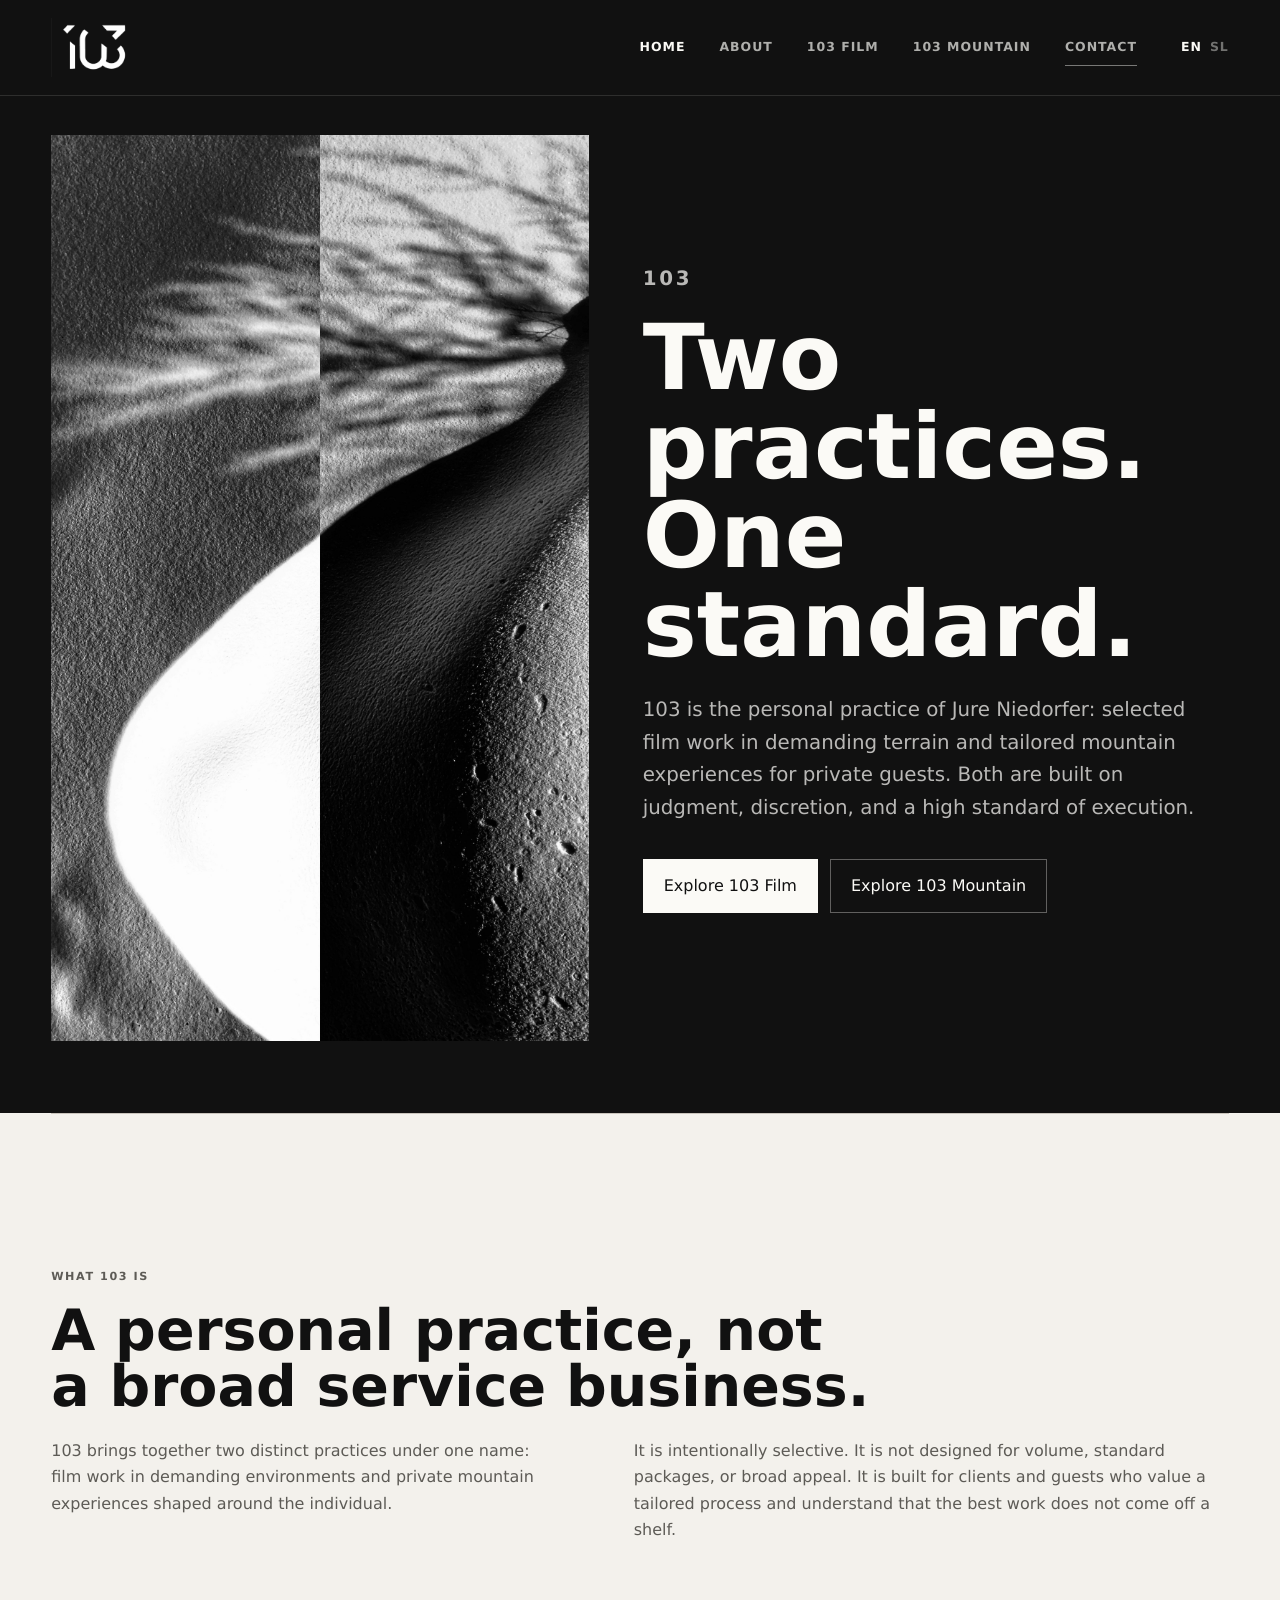
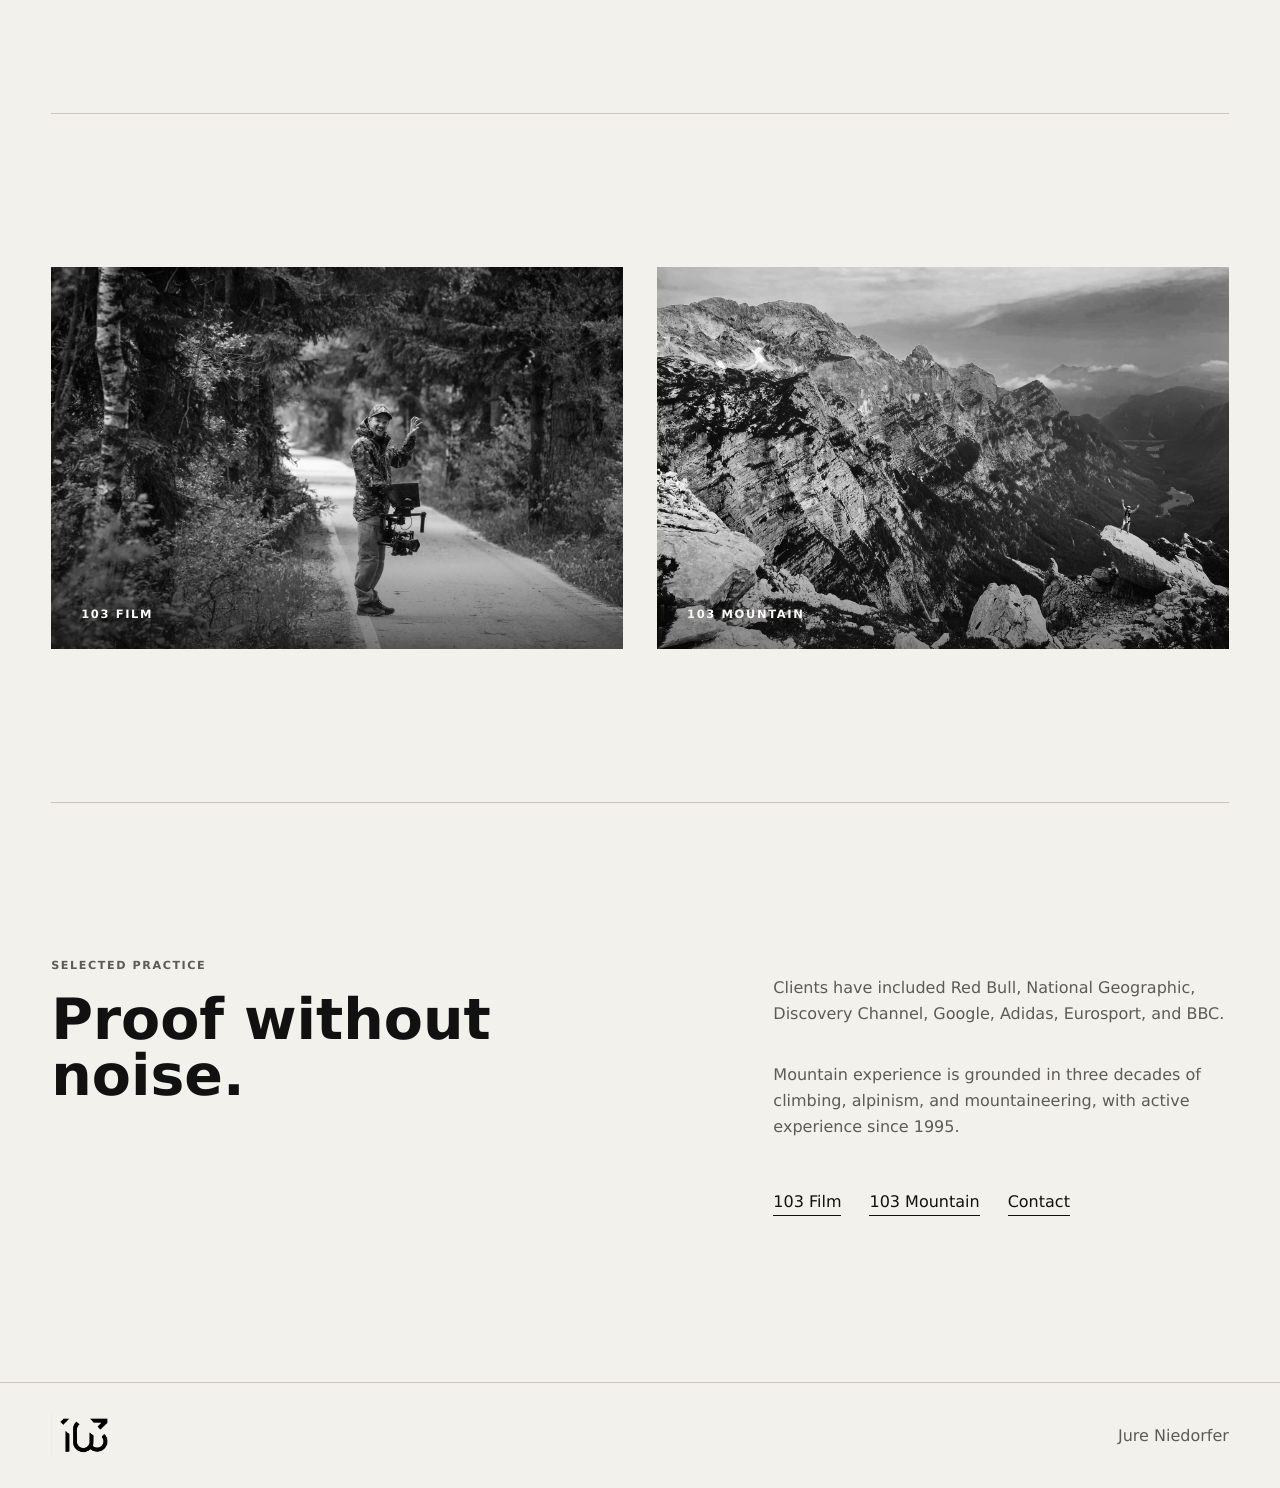
==== index.html @ 624f5eb6 "v0.1" ====
<!doctype html>
<html lang="en">
  <head>
    <meta charset="utf-8">
    <meta name="viewport" content="width=device-width, initial-scale=1">
    <meta name="description" content="103 is the personal practice of Jure Niedorfer: selected film work in demanding terrain and tailored mountain experiences for private guests.">
    <title>103 | Film and Mountain</title>
    <link rel="preload" href="assets/front-mountain-split.jpg" as="image">
    <link rel="stylesheet" href="styles.css">
  </head>
  <body>
    <header class="site-header" data-header>
      <a class="brand" href="index.html" aria-label="103 home">
        <img src="assets/logo-103.png" alt="">
        <span class="sr-only">103</span>
      </a>
      <button class="nav-toggle" type="button" aria-expanded="false" aria-controls="site-nav" data-nav-toggle>
        <span class="sr-only">Open navigation</span>
        <span></span>
        <span></span>
      </button>
      <nav class="site-nav" id="site-nav" data-nav>
        <a href="index.html" aria-current="page">Home</a>
        <a href="about.html">About</a>
        <a href="film.html">103 Film</a>
        <a href="mountain.html">103 Mountain</a>
        <a class="nav-cta" href="contact.html">Contact</a>
        <span class="lang-switch"><span>EN</span><a href="sl/index.html">SL</a></span>
      </nav>
    </header>

    <main>
      <section class="hero home-hero">
        <div class="hero-image hero-image-abstract reveal">
          <img src="assets/front-mountain-split.jpg" alt="Abstract split black and white mountain snow texture.">
        </div>
        <div class="hero-copy reveal">
          <p class="eyebrow">103</p>
          <h1>Two practices. One standard.</h1>
          <p>
            103 is the personal practice of Jure Niedorfer: selected film work in demanding terrain and tailored mountain experiences for private guests. Both are built on judgment, discretion, and a high standard of execution.
          </p>
          <div class="button-row">
            <a class="button button-dark" href="film.html">Explore 103 Film</a>
            <a class="button button-light" href="mountain.html">Explore 103 Mountain</a>
          </div>
        </div>
      </section>

      <section class="section intro reveal">
        <p class="eyebrow">What 103 is</p>
        <h2>A personal practice, not a broad service business.</h2>
        <div class="text-columns">
          <p>103 brings together two distinct practices under one name: film work in demanding environments and private mountain experiences shaped around the individual.</p>
          <p>It is intentionally selective. It is not designed for volume, standard packages, or broad appeal. It is built for clients and guests who value a tailored process and understand that the best work does not come off a shelf.</p>
        </div>
      </section>

      <section class="section home-visuals reveal" aria-label="103 Film and 103 Mountain">
        <a class="home-visual" href="film.html" aria-label="Explore 103 Film">
          <img src="assets/photo-film-forest-camera.jpg" alt="Camera work in a forest setting.">
          <span>103 Film</span>
        </a>
        <a class="home-visual" href="mountain.html" aria-label="Explore 103 Mountain">
          <img src="assets/photo-mountain-scale-card.jpg" alt="A small figure in a large mountain landscape.">
          <span>103 Mountain</span>
        </a>
      </section>

      <section class="section home-lower reveal">
        <div class="home-lower-main">
          <p class="eyebrow">Selected practice</p>
          <h2>Proof without noise.</h2>
        </div>
        <div class="home-lower-side">
          <p>Clients have included Red Bull, National Geographic, Discovery Channel, Google, Adidas, Eurosport, and BBC.</p>
          <p>Mountain experience is grounded in three decades of climbing, alpinism, and mountaineering, with active experience since 1995.</p>
          <div class="home-link-row">
            <a class="text-link" href="film.html">103 Film</a>
            <a class="text-link" href="mountain.html">103 Mountain</a>
            <a class="text-link" href="contact.html">Contact</a>
          </div>
        </div>
      </section>
    </main>

    <footer class="site-footer">
      <span><img class="footer-logo" src="assets/logo-103.png" alt="103"></span>
      <span>Jure Niedorfer</span>
    </footer>

    <script src="script.js"></script>
  </body>
</html>
---- styles.css ----
:root {
  color-scheme: light;
  --ink: #111111;
  --muted: #5d5b56;
  --paper: #f3f1ec;
  --surface: #fbfaf6;
  --line: #c9c4bc;
  --accent: #111111;
  --olive: #2b2b2b;
  --charcoal: #2b2b2b;
  --shadow: 0 26px 70px rgba(17, 17, 17, 0.13);
  --font-sans: "Suisse Int'l", "Suisse Intl", "Neue Haas Grotesk Text", "Neue Haas Grotesk", "General Sans", Inter, ui-sans-serif, system-ui, -apple-system, BlinkMacSystemFont, "Segoe UI", sans-serif;
  --font-editorial: "Tiempos Headline", "Tiempos Text", Newsreader, "Source Serif 4", "Source Serif Pro", Georgia, "Times New Roman", serif;
  --max: 1180px;
}

* {
  box-sizing: border-box;
}

html {
  scroll-behavior: smooth;
}

body {
  margin: 0;
  color: var(--ink);
  background: var(--paper);
  font-family: var(--font-sans);
  line-height: 1.65;
  text-rendering: geometricPrecision;
}

body.nav-open {
  overflow: hidden;
}

img {
  display: block;
  max-width: 100%;
}

a {
  color: inherit;
  text-decoration: none;
}

button,
input,
select,
textarea {
  font: inherit;
}

.sr-only {
  position: absolute;
  width: 1px;
  height: 1px;
  padding: 0;
  margin: -1px;
  overflow: hidden;
  clip: rect(0, 0, 0, 0);
  white-space: nowrap;
  border: 0;
}

.site-header {
  position: fixed;
  inset: 0 0 auto;
  z-index: 30;
  display: flex;
  align-items: center;
  justify-content: space-between;
  gap: 28px;
  padding: 18px clamp(18px, 4vw, 56px);
  background: var(--ink);
  border-bottom: 1px solid rgba(251, 250, 246, 0.12);
  backdrop-filter: blur(18px);
  transition: padding 180ms ease, background 180ms ease, box-shadow 180ms ease;
}

.site-header.is-scrolled {
  padding-block: 14px;
  background: var(--ink);
  box-shadow: none;
}

.brand {
  display: inline-flex;
  align-items: center;
  width: 76px;
  min-width: 76px;
}

.brand img {
  width: 100%;
  height: auto;
  filter: invert(1);
}

.site-nav {
  display: flex;
  align-items: center;
  gap: clamp(18px, 3vw, 34px);
  color: rgba(251, 250, 246, 0.68);
  font-size: 0.78rem;
  font-weight: 600;
  text-transform: uppercase;
  letter-spacing: 0.08em;
}

.site-nav a {
  padding-block: 8px;
}

.site-nav a:hover,
.site-nav a:focus-visible,
.site-nav a[aria-current="page"] {
  color: var(--surface);
}

.nav-cta {
  border-bottom: 1px solid rgba(251, 250, 246, 0.44);
}

.lang-switch {
  display: inline-flex;
  align-items: center;
  gap: 8px;
  padding-left: clamp(2px, 1vw, 10px);
  color: rgba(251, 250, 246, 0.42);
}

.lang-switch a,
.lang-switch span {
  padding-block: 8px;
}

.lang-switch span {
  color: var(--surface);
}

.lang-switch a:hover,
.lang-switch a:focus-visible {
  color: var(--surface);
}

.nav-toggle {
  display: none;
  width: 42px;
  height: 42px;
  align-items: center;
  justify-content: center;
  gap: 5px;
  background: transparent;
  border: 1px solid rgba(251, 250, 246, 0.28);
  border-radius: 50%;
  cursor: pointer;
}

.nav-toggle span:not(.sr-only) {
  width: 16px;
  height: 1px;
  background: var(--surface);
  transition: transform 180ms ease;
}

.section {
  width: min(var(--max), calc(100% - clamp(36px, 8vw, 112px)));
  margin-inline: auto;
  padding-block: clamp(82px, 12vw, 154px);
  border-top: 1px solid var(--line);
}

.hero {
  width: 100%;
  min-height: 100svh;
  margin-inline: 0;
  padding: clamp(108px, 15vh, 164px) clamp(18px, 4vw, 56px) clamp(54px, 8vh, 88px);
}

.home-hero,
.sub-hero {
  display: grid;
  grid-template-columns: minmax(0, 0.9fr) minmax(360px, 1fr);
  gap: clamp(28px, 5vw, 78px);
  align-items: center;
  color: var(--surface);
  background: var(--ink);
}

.sub-hero {
  min-height: 88svh;
}

.hero-copy {
  max-width: 780px;
  justify-self: end;
}

.hero-image {
  min-height: 0;
  overflow: hidden;
  border: 0;
  border-radius: 0;
  box-shadow: none;
  background: transparent;
}

.hero-image img {
  width: 100%;
  height: auto;
  object-fit: contain;
}

.hero-image img {
  filter: contrast(1.02);
}

.hero-image-abstract {
  width: min(42vw, 560px);
  min-height: clamp(560px, 76vh, 820px);
  justify-self: start;
}

.hero-image-abstract img {
  height: 100%;
  object-fit: cover;
  object-position: 50% 50%;
}

.eyebrow {
  margin: 0 0 18px;
  color: var(--muted);
  font-size: 0.7rem;
  font-weight: 700;
  text-transform: uppercase;
  letter-spacing: 0.14em;
}

h1,
h2,
h3,
p {
  margin-top: 0;
}

h1,
h2,
h3 {
  font-family: var(--font-sans);
  font-weight: 600;
  line-height: 0.98;
}

h1 {
  margin-bottom: 24px;
  font-size: clamp(3rem, 7.1vw, 6.7rem);
}

h2 {
  max-width: 820px;
  margin-bottom: 22px;
  font-size: clamp(2rem, 4.45vw, 4.25rem);
}

h3 {
  margin-bottom: 12px;
  font-size: clamp(1.28rem, 2vw, 1.65rem);
}

.hero p,
.page-hero p,
.wide-copy {
  max-width: 720px;
  color: var(--muted);
  font-size: clamp(1.05rem, 1.55vw, 1.24rem);
}

.hero p {
  color: rgba(251, 250, 246, 0.72);
}

.button-row {
  display: flex;
  flex-wrap: wrap;
  gap: 12px;
  margin-top: 34px;
}

.button {
  display: inline-flex;
  min-height: 48px;
  align-items: center;
  justify-content: center;
  padding: 13px 20px;
  border: 1px solid var(--ink);
  border-radius: 0;
  cursor: pointer;
  transition: transform 180ms ease, background 180ms ease, color 180ms ease, border-color 180ms ease;
}

.button:hover,
.button:focus-visible {
  transform: translateY(-1px);
}

.button-dark {
  color: var(--surface);
  background: var(--ink);
}

.hero .button-dark {
  color: var(--ink);
  background: var(--surface);
  border-color: var(--surface);
}

.button-light {
  color: var(--ink);
  background: transparent;
  border-color: var(--line);
}

.hero .button-light {
  color: var(--surface);
  border-color: rgba(251, 250, 246, 0.34);
}

.text-link {
  display: inline-flex;
  width: fit-content;
  margin-top: 18px;
  color: var(--ink);
  border-bottom: 1px solid var(--ink);
}

.text-columns,
.two-up,
.proof,
.contact-layout {
  display: grid;
  grid-template-columns: minmax(0, 0.85fr) minmax(320px, 1fr);
  gap: clamp(28px, 6vw, 86px);
}

.text-columns p,
.two-up p,
.proof p,
.practice-card p,
.editorial-grid p,
.contact-panel p,
.note {
  color: var(--muted);
}

.split-section {
  display: grid;
  grid-template-columns: repeat(2, minmax(0, 1fr));
  gap: clamp(22px, 4vw, 42px);
}

.practice-card {
  display: grid;
  grid-template-rows: auto auto;
  background: var(--surface);
  border: 0;
  transition: background 180ms ease, transform 180ms ease;
}

.practice-media {
  aspect-ratio: 3 / 2;
  overflow: hidden;
  background: var(--ink);
}

.practice-card img,
.practice-media img {
  width: 100%;
  height: 100%;
  object-fit: cover;
  object-position: 50% 50%;
}

.practice-card:hover {
  background: #ffffff;
  transform: translateY(-3px);
}

.practice-card div {
  padding: clamp(24px, 4vw, 40px);
}

.practice-card .practice-media {
  padding: 0;
}

.practice-card > div:not(.practice-media) {
  display: grid;
  grid-template-rows: auto auto 1fr auto;
  min-height: 360px;
}

.practice-card h2 {
  font-size: clamp(2rem, 3.5vw, 3.6rem);
}

.home-visuals {
  display: grid;
  grid-template-columns: repeat(2, minmax(0, 1fr));
  gap: clamp(18px, 3vw, 34px);
}

.home-visual {
  position: relative;
  display: block;
  aspect-ratio: 3 / 2;
  overflow: hidden;
  background: var(--ink);
}

.home-visual img {
  width: 100%;
  height: 100%;
  object-fit: cover;
  transition: transform 700ms ease, opacity 700ms ease;
}

.home-visual span {
  position: absolute;
  left: clamp(18px, 2.4vw, 30px);
  bottom: clamp(16px, 2.2vw, 28px);
  z-index: 1;
  color: var(--surface);
  font-size: 0.72rem;
  font-weight: 700;
  letter-spacing: 0.14em;
  line-height: 1;
  text-transform: uppercase;
}

.home-visual::after {
  position: absolute;
  inset: auto 0 0;
  height: 42%;
  content: "";
  background: linear-gradient(to top, rgba(17, 17, 17, 0.56), rgba(17, 17, 17, 0));
  opacity: 0.88;
}

.home-visual:hover img,
.home-visual:focus-visible img {
  opacity: 0.88;
  transform: scale(1.018);
}

.standard {
  max-width: none;
  width: 100%;
  padding-inline: max(18px, calc((100% - var(--max)) / 2));
  color: var(--surface);
  background: var(--charcoal);
  border-top: 0;
}

.standard p {
  max-width: 830px;
  color: rgba(251, 250, 246, 0.78);
}

.standard .eyebrow {
  color: rgba(251, 250, 246, 0.58);
}

.principle-list {
  display: flex;
  flex-wrap: wrap;
  gap: 12px;
  padding: 0;
  margin: 36px 0 0;
  list-style: none;
}

.principle-list li {
  padding: 11px 15px;
  border: 1px solid rgba(251, 250, 246, 0.24);
  border-radius: 0;
}

.proof-grid {
  display: grid;
  gap: 18px;
}

.film-proof {
  display: grid;
  grid-template-columns: minmax(0, 0.92fr) minmax(320px, 0.72fr);
  gap: clamp(30px, 6vw, 82px);
  align-items: center;
}

.film-proof-media {
  overflow: hidden;
  background: var(--ink);
}

.film-proof-media img {
  width: 100%;
  height: auto;
  filter: contrast(1.01);
}

.film-proof-copy .wide-copy {
  max-width: 560px;
}

.reference-list {
  display: grid;
  grid-template-columns: repeat(2, minmax(0, 1fr));
  gap: 0 clamp(30px, 6vw, 82px);
  margin-top: clamp(34px, 5vw, 56px);
  border-top: 1px solid var(--line);
}

.reference-list article {
  display: grid;
  grid-template-columns: minmax(0, 1fr) auto;
  gap: 20px;
  align-items: end;
  padding: clamp(20px, 3vw, 28px) 0;
  border-bottom: 1px solid var(--line);
}

.reference-list h3 {
  max-width: 520px;
  margin-bottom: 14px;
  font-size: clamp(1.16rem, 1.8vw, 1.45rem);
  line-height: 1.1;
}

.reference-list p {
  margin-bottom: 4px;
  color: var(--muted);
  font-size: 0.95rem;
  line-height: 1.45;
}

.reference-list .reference-description {
  max-width: 560px;
  margin-bottom: 16px;
  color: var(--ink);
  font-size: clamp(1rem, 1.25vw, 1.08rem);
  line-height: 1.48;
}

.reference-list .text-link {
  margin-top: 0;
  white-space: nowrap;
}

.home-lower {
  display: grid;
  grid-template-columns: minmax(0, 1fr) minmax(320px, 0.72fr);
  gap: clamp(32px, 7vw, 110px);
  align-items: start;
  padding-bottom: clamp(92px, 13vw, 172px);
}

.home-lower h2 {
  max-width: 900px;
  margin-bottom: 0;
}

.home-lower-side {
  display: grid;
  gap: 18px;
  padding-top: clamp(8px, 1.4vw, 18px);
}

.home-lower-side p {
  color: var(--muted);
}

.home-link-row {
  display: flex;
  flex-wrap: wrap;
  gap: 18px 28px;
  margin-top: 14px;
}

.home-link-row .text-link {
  margin-top: 0;
}

.closing {
  width: min(920px, calc(100% - clamp(36px, 8vw, 112px)));
  margin: 0 auto;
  padding-block: clamp(82px, 12vw, 150px);
  text-align: center;
}

.closing p {
  color: var(--ink);
  font-family: var(--font-editorial);
  font-weight: 500;
  font-size: clamp(1.7rem, 3.2vw, 3rem);
  line-height: 1.16;
}

.closing .button-row,
.closing .button {
  justify-content: center;
  margin-inline: auto;
}

.page-hero {
  width: 100%;
  max-width: none;
  padding-top: clamp(142px, 20vh, 190px);
  padding-inline: max(18px, calc((100% - var(--max)) / 2));
  color: var(--surface);
  background: var(--ink);
  border-top: 0;
}

.page-hero .eyebrow {
  color: rgba(251, 250, 246, 0.58);
}

.page-hero p {
  color: rgba(251, 250, 246, 0.72);
}

.editorial-grid {
  display: grid;
  grid-template-columns: minmax(320px, 0.78fr) minmax(0, 1fr);
  gap: clamp(30px, 6vw, 82px);
  align-items: center;
}

.editorial-grid img {
  width: 100%;
  height: auto;
  min-height: 0;
  border: 0;
  border-radius: 0;
  box-shadow: none;
  filter: contrast(1.01);
}

.about-story {
  display: grid;
  grid-template-columns: minmax(300px, 0.82fr) minmax(0, 1fr);
  grid-template-rows: auto auto auto 1fr;
  gap: clamp(18px, 3vw, 34px) clamp(30px, 6vw, 82px);
  align-items: stretch;
}

.about-story h2 {
  grid-column: 2;
  grid-row: 1;
  margin-bottom: 0;
}

.about-story p {
  grid-column: 2;
  color: var(--muted);
}

.about-copy-one {
  grid-row: 2;
}

.about-copy-two {
  grid-row: 3;
}

.about-copy-three {
  grid-row: 4;
  margin-bottom: 0;
}

.about-photo {
  margin: 0;
  overflow: hidden;
  min-height: 0;
}

.about-photo-one {
  grid-column: 1;
  grid-row: 1 / 3;
}

.about-photo-two {
  grid-column: 1;
  grid-row: 3 / 5;
}

.about-photo img {
  width: 100%;
  height: 100%;
  min-height: 0;
  object-fit: cover;
  object-position: 50% 58%;
  border: 0;
  filter: contrast(1.01);
}

.about-photo-one img {
  object-position: 50% 42%;
}

.about-family-image {
  object-position: 50% 46%;
}

.principle-grid {
  display: grid;
  grid-template-columns: repeat(4, minmax(0, 1fr));
  border-top: 1px solid var(--line);
  border-left: 1px solid var(--line);
}

.principle-grid article {
  min-height: 250px;
  padding: clamp(22px, 3vw, 32px);
  background: rgba(251, 250, 246, 0.55);
  border-right: 1px solid var(--line);
  border-bottom: 1px solid var(--line);
}

.principle-grid span {
  display: inline-block;
  margin-bottom: 42px;
  color: var(--muted);
  font-family: var(--font-sans);
  font-weight: 600;
}

.principle-grid p {
  color: var(--muted);
}

.credentials ul,
.offer-list {
  display: grid;
  grid-template-columns: repeat(2, minmax(0, 1fr));
  gap: 1px;
  padding: 0;
  margin: 34px 0 0;
  list-style: none;
  background: var(--line);
  border: 1px solid var(--line);
}

.credentials li,
.offer-list li {
  padding: 18px 20px;
  background: var(--surface);
}

.offer-list li,
.credentials li {
  min-height: 72px;
}

.contact-panel,
.contact-form {
  padding: clamp(24px, 4vw, 42px);
  background: var(--surface);
  border: 1px solid var(--line);
  border-radius: 0;
}

.contact-form {
  display: grid;
  gap: 18px;
  box-shadow: none;
}

.contact-form label {
  display: grid;
  gap: 8px;
  color: var(--muted);
  font-size: 0.92rem;
}

.contact-form input,
.contact-form select,
.contact-form textarea {
  width: 100%;
  padding: 13px 14px;
  color: var(--ink);
  background: #f7f5ef;
  border: 1px solid var(--line);
  border-radius: 0;
  outline: 0;
}

.contact-form textarea {
  resize: vertical;
}

.contact-form input:focus,
.contact-form select:focus,
.contact-form textarea:focus {
  border-color: var(--ink);
  box-shadow: 0 0 0 4px rgba(17, 17, 17, 0.1);
}

.contact-form .button {
  width: fit-content;
}

.note {
  margin-top: 28px;
  font-size: 0.92rem;
}

.site-footer {
  align-items: center;
  display: flex;
  justify-content: space-between;
  gap: 18px;
  padding: 30px clamp(18px, 4vw, 56px);
  color: var(--muted);
  border-top: 1px solid var(--line);
}

.footer-logo {
  width: 58px;
  height: auto;
}

.film-page {
  background: var(--paper);
}

.film-page h1,
.film-page h2,
.film-page h3 {
  line-height: 0.96;
}

.film-page .section {
  padding-block: clamp(64px, 9vw, 112px);
}

body:not(.film-page) .editorial-grid,
body:not(.film-page) .two-up {
  gap: clamp(34px, 7vw, 96px);
}

.reveal {
  opacity: 0;
  transform: translateY(18px);
  transition: opacity 650ms ease, transform 650ms ease;
}

.reveal.is-visible {
  opacity: 1;
  transform: translateY(0);
}

@media (prefers-reduced-motion: reduce) {
  *,
  *::before,
  *::after {
    scroll-behavior: auto !important;
    transition-duration: 0.01ms !important;
    animation-duration: 0.01ms !important;
    animation-iteration-count: 1 !important;
  }

  .reveal {
    opacity: 1;
    transform: none;
  }
}

@media (max-width: 980px) {
  .home-hero,
  .sub-hero,
  .split-section,
  .home-visuals,
  .home-lower,
  .text-columns,
  .two-up,
  .proof,
  .film-proof,
  .reference-list,
  .editorial-grid,
  .about-story,
  .contact-layout {
    grid-template-columns: 1fr;
  }

  .about-story {
    grid-template-rows: none;
    align-items: start;
  }

  .about-story h2,
  .about-story p,
  .about-photo,
  .about-photo-one,
  .about-photo-two {
    grid-column: 1;
    grid-row: auto;
  }

  .about-story h2 {
    order: 1;
  }

  .about-copy-one {
    order: 2;
  }

  .about-photo-one {
    order: 3;
  }

  .about-copy-two {
    order: 4;
  }

  .about-photo-two {
    order: 5;
  }

  .about-copy-three {
    order: 6;
  }

  .about-photo img {
    height: auto;
    object-fit: contain;
  }

  .hero {
    min-height: auto;
    padding-top: 104px;
  }

  .hero-copy {
    max-width: none;
    justify-self: start;
  }

  .hero-image,
  .editorial-grid img {
    min-height: 0;
  }

  .hero-image-abstract {
    width: min(100%, 520px);
    min-height: 620px;
  }

  .home-visuals {
    gap: 18px;
  }

  .home-lower {
    gap: 28px;
    padding-bottom: clamp(78px, 12vw, 124px);
  }

  .home-lower-side {
    padding-top: 0;
  }

  .principle-grid {
    grid-template-columns: repeat(2, minmax(0, 1fr));
  }
}

@media (max-width: 760px) {
  .site-header {
    padding: 14px 18px;
  }

  .brand {
    width: 64px;
    min-width: 64px;
  }

  .nav-toggle {
    display: inline-flex;
    flex-direction: column;
  }

  .nav-toggle[aria-expanded="true"] span:nth-child(2) {
    transform: translateY(3px) rotate(45deg);
  }

  .nav-toggle[aria-expanded="true"] span:nth-child(3) {
    transform: translateY(-3px) rotate(-45deg);
  }

  .site-nav {
    position: fixed;
    inset: 70px 14px auto;
    display: grid;
    gap: 4px;
    padding: 16px;
    color: var(--muted);
    background: rgba(251, 250, 246, 0.97);
    border: 1px solid var(--line);
    border-radius: 0;
    box-shadow: var(--shadow);
    opacity: 0;
    pointer-events: none;
    transform: translateY(-8px);
    transition: opacity 180ms ease, transform 180ms ease;
  }

  .site-nav.is-open {
    opacity: 1;
    pointer-events: auto;
    transform: translateY(0);
  }

  .site-nav a {
    padding: 12px;
  }

  .site-nav a:hover,
  .site-nav a:focus-visible,
  .site-nav a[aria-current="page"] {
    color: var(--ink);
  }

  .nav-cta {
    border-bottom-color: var(--ink);
  }

  .lang-switch {
    padding-left: 12px;
    color: var(--muted);
  }

  .lang-switch span,
  .lang-switch a:hover,
  .lang-switch a:focus-visible {
    color: var(--ink);
  }

  .section,
  .closing {
    width: min(var(--max), calc(100% - 36px));
  }

  .hero {
    width: 100%;
    padding-inline: 18px;
  }

  .button-row,
  .site-footer {
    flex-direction: column;
  }

  .button,
  .contact-form .button {
    width: 100%;
  }

  .principle-grid,
  .credentials ul,
  .offer-list {
    grid-template-columns: 1fr;
  }
}

@media (max-width: 460px) {
  h1 {
    font-size: clamp(2.7rem, 16vw, 4.2rem);
  }

  .reference-list article {
    grid-template-columns: 1fr;
    gap: 8px;
    align-items: start;
  }

  .hero-image,
  .editorial-grid img {
    min-height: 0;
  }

  .hero-image-abstract {
    min-height: 520px;
  }
}
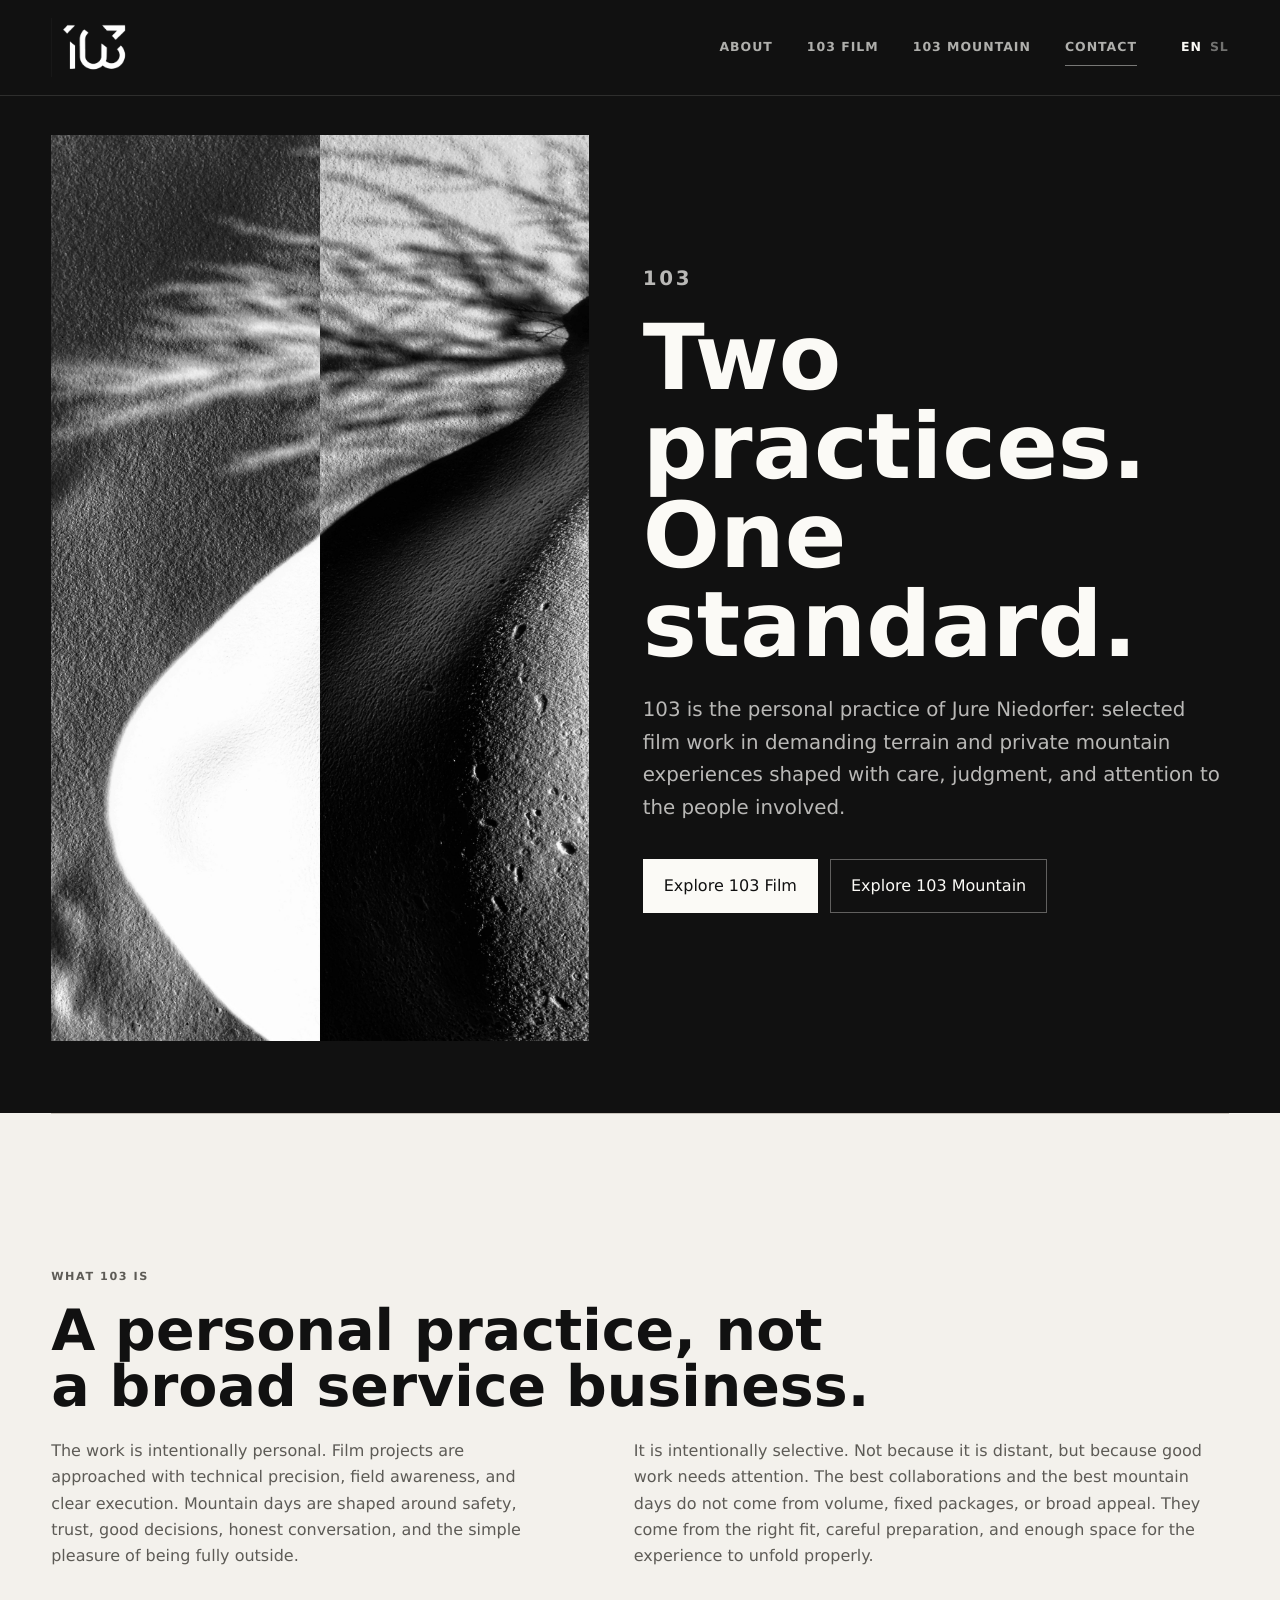
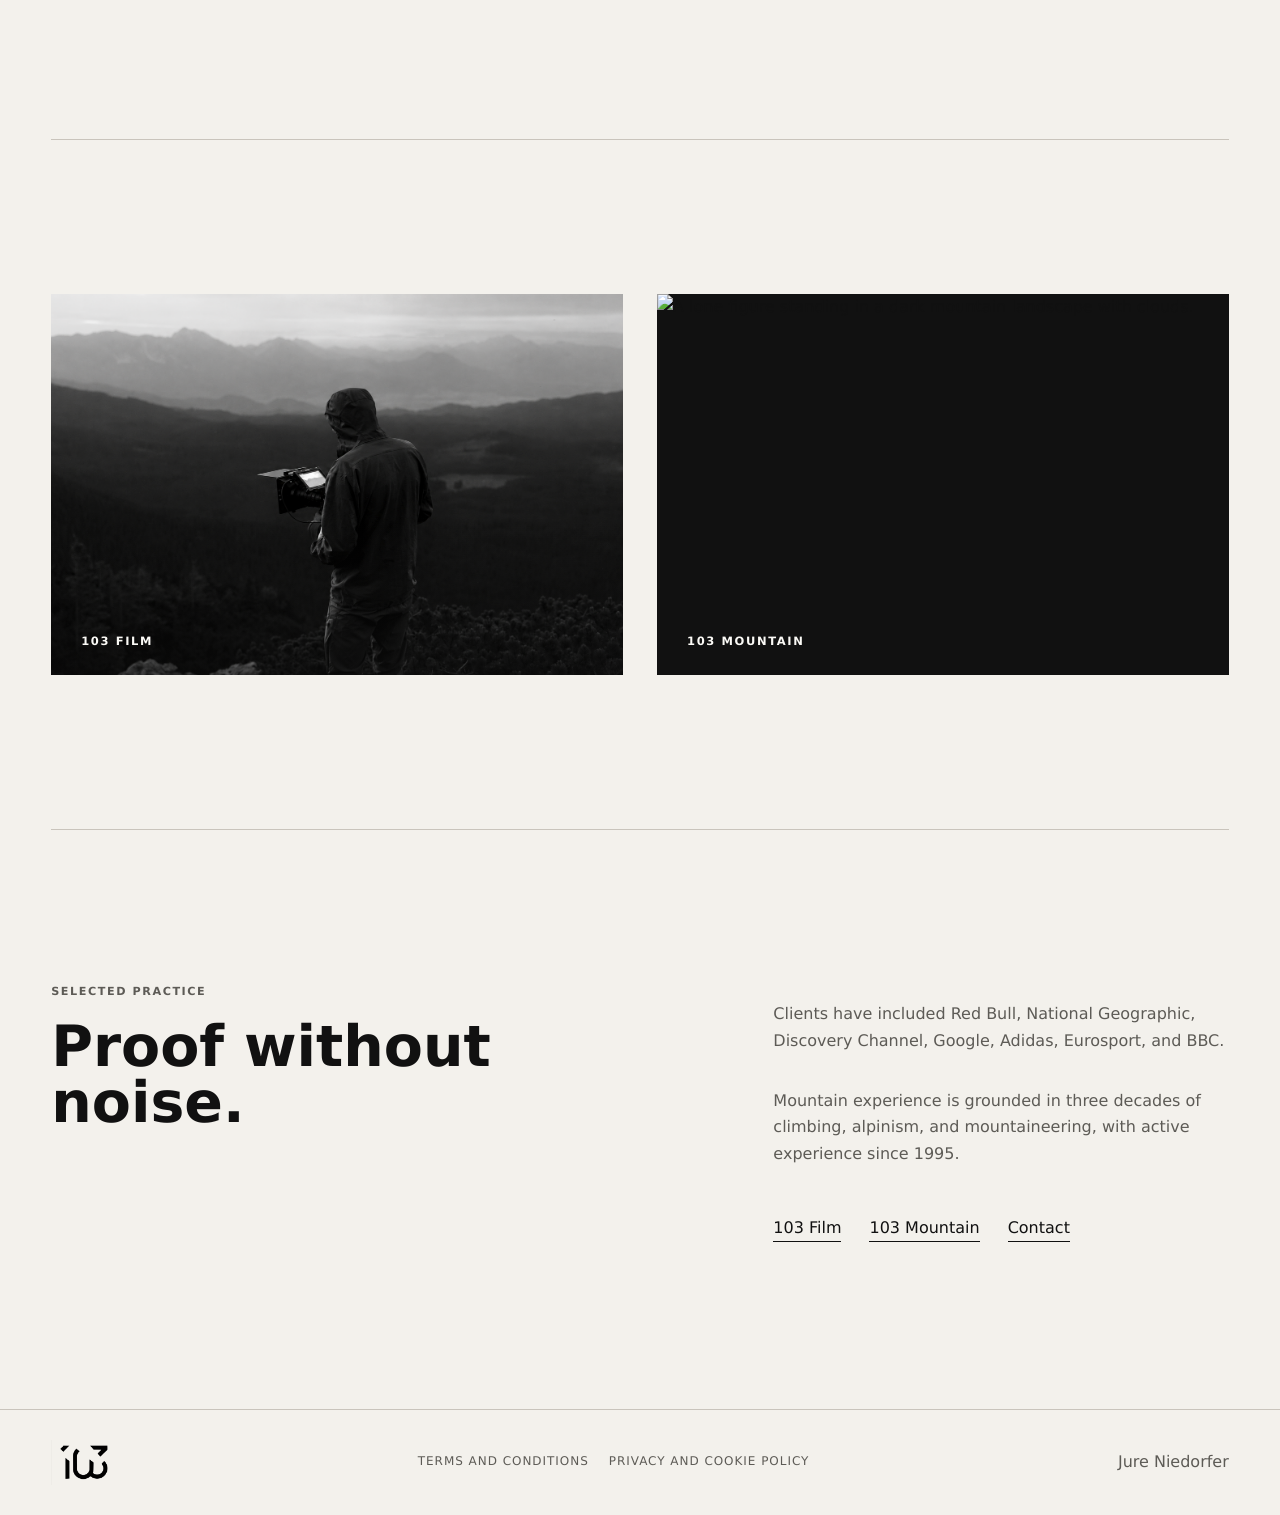
==== commit d8dd4e9a: "before upload" ====
--- a/index.html
+++ b/index.html
@@ -20,7 +20,6 @@
         <span></span>
       </button>
       <nav class="site-nav" id="site-nav" data-nav>
-        <a href="index.html" aria-current="page">Home</a>
         <a href="about.html">About</a>
         <a href="film.html">103 Film</a>
         <a href="mountain.html">103 Mountain</a>
@@ -38,7 +37,7 @@
           <p class="eyebrow">103</p>
           <h1>Two practices. One standard.</h1>
           <p>
-            103 is the personal practice of Jure Niedorfer: selected film work in demanding terrain and tailored mountain experiences for private guests. Both are built on judgment, discretion, and a high standard of execution.
+            103 is the personal practice of Jure Niedorfer: selected film work in demanding terrain and private mountain experiences shaped with care, judgment, and attention to the people involved.
           </p>
           <div class="button-row">
             <a class="button button-dark" href="film.html">Explore 103 Film</a>
@@ -51,18 +50,18 @@
         <p class="eyebrow">What 103 is</p>
         <h2>A personal practice, not a broad service business.</h2>
         <div class="text-columns">
-          <p>103 brings together two distinct practices under one name: film work in demanding environments and private mountain experiences shaped around the individual.</p>
-          <p>It is intentionally selective. It is not designed for volume, standard packages, or broad appeal. It is built for clients and guests who value a tailored process and understand that the best work does not come off a shelf.</p>
+          <p>The work is intentionally personal. Film projects are approached with technical precision, field awareness, and clear execution. Mountain days are shaped around safety, trust, good decisions, honest conversation, and the simple pleasure of being fully outside.</p>
+          <p>It is intentionally selective. Not because it is distant, but because good work needs attention. The best collaborations and the best mountain days do not come from volume, fixed packages, or broad appeal. They come from the right fit, careful preparation, and enough space for the experience to unfold properly.</p>
         </div>
       </section>
 
       <section class="section home-visuals reveal" aria-label="103 Film and 103 Mountain">
         <a class="home-visual" href="film.html" aria-label="Explore 103 Film">
-          <img src="assets/photo-film-forest-camera.jpg" alt="Camera work in a forest setting.">
+          <img src="assets/photo-home-film-103.png" alt="Camera work in a mountain landscape.">
           <span>103 Film</span>
         </a>
         <a class="home-visual" href="mountain.html" aria-label="Explore 103 Mountain">
-          <img src="assets/photo-mountain-scale-card.jpg" alt="A small figure in a large mountain landscape.">
+          <img src="assets/photo-mountain-first-103.jpg" alt="A lone figure standing in a dark mountain landscape with clouds.">
           <span>103 Mountain</span>
         </a>
       </section>
@@ -86,6 +85,7 @@
 
     <footer class="site-footer">
       <span><img class="footer-logo" src="assets/logo-103.png" alt="103"></span>
+      <nav class="footer-legal" aria-label="Legal"><a href="terms.html" target="_blank" rel="noopener noreferrer">TERMS AND CONDITIONS</a><a href="privacy-cookie-policy.html" target="_blank" rel="noopener noreferrer">PRIVACY AND COOKIE POLICY</a></nav>
       <span>Jure Niedorfer</span>
     </footer>
 
--- a/styles.css
+++ b/styles.css
@@ -651,7 +651,7 @@
 .about-story {
   display: grid;
   grid-template-columns: minmax(300px, 0.82fr) minmax(0, 1fr);
-  grid-template-rows: auto auto auto 1fr;
+  grid-template-rows: auto auto auto auto 1fr;
   gap: clamp(18px, 3vw, 34px) clamp(30px, 6vw, 82px);
   align-items: stretch;
 }
@@ -677,6 +677,10 @@
 
 .about-copy-three {
   grid-row: 4;
+}
+
+.about-copy-four {
+  grid-row: 5;
   margin-bottom: 0;
 }
 
@@ -693,7 +697,7 @@
 
 .about-photo-two {
   grid-column: 1;
-  grid-row: 3 / 5;
+  grid-row: 3 / 6;
 }
 
 .about-photo img {
@@ -707,11 +711,11 @@
 }
 
 .about-photo-one img {
-  object-position: 50% 42%;
+  object-position: 62% 42%;
 }
 
 .about-family-image {
-  object-position: 50% 46%;
+  object-position: 12% 46%;
 }
 
 .principle-grid {
@@ -812,6 +816,10 @@
   width: fit-content;
 }
 
+.contact-image img {
+  width: 100%;
+}
+
 .note {
   margin-top: 28px;
   font-size: 0.92rem;
@@ -830,6 +838,64 @@
 .footer-logo {
   width: 58px;
   height: auto;
+}
+
+.footer-legal {
+  display: flex;
+  gap: 20px;
+  align-items: center;
+  justify-content: center;
+  flex-wrap: wrap;
+  font-size: 0.75rem;
+  letter-spacing: 0.08em;
+  text-transform: uppercase;
+}
+
+.footer-legal a {
+  color: inherit;
+  text-decoration: none;
+}
+
+.footer-legal a:hover {
+  color: var(--ink);
+}
+
+.legal-doc {
+  max-width: 980px;
+}
+
+.legal-block {
+  padding-block: clamp(22px, 4vw, 42px);
+  border-top: 1px solid var(--line);
+}
+
+.legal-block:first-child {
+  padding-top: 0;
+  border-top: 0;
+}
+
+.legal-block h2,
+.legal-block h3 {
+  max-width: 760px;
+  margin-bottom: 18px;
+  font-size: clamp(1.35rem, 2.2vw, 2rem);
+}
+
+.legal-block p,
+.legal-block li {
+  max-width: 820px;
+  color: var(--muted);
+  font-size: 1rem;
+  line-height: 1.75;
+}
+
+.legal-block ul {
+  margin: 12px 0 20px;
+  padding-left: 1.2rem;
+}
+
+.legal-block li + li {
+  margin-top: 6px;
 }
 
 .film-page {
@@ -933,6 +999,10 @@
     order: 6;
   }
 
+  .about-copy-four {
+    order: 7;
+  }
+
   .about-photo img {
     height: auto;
     object-fit: contain;
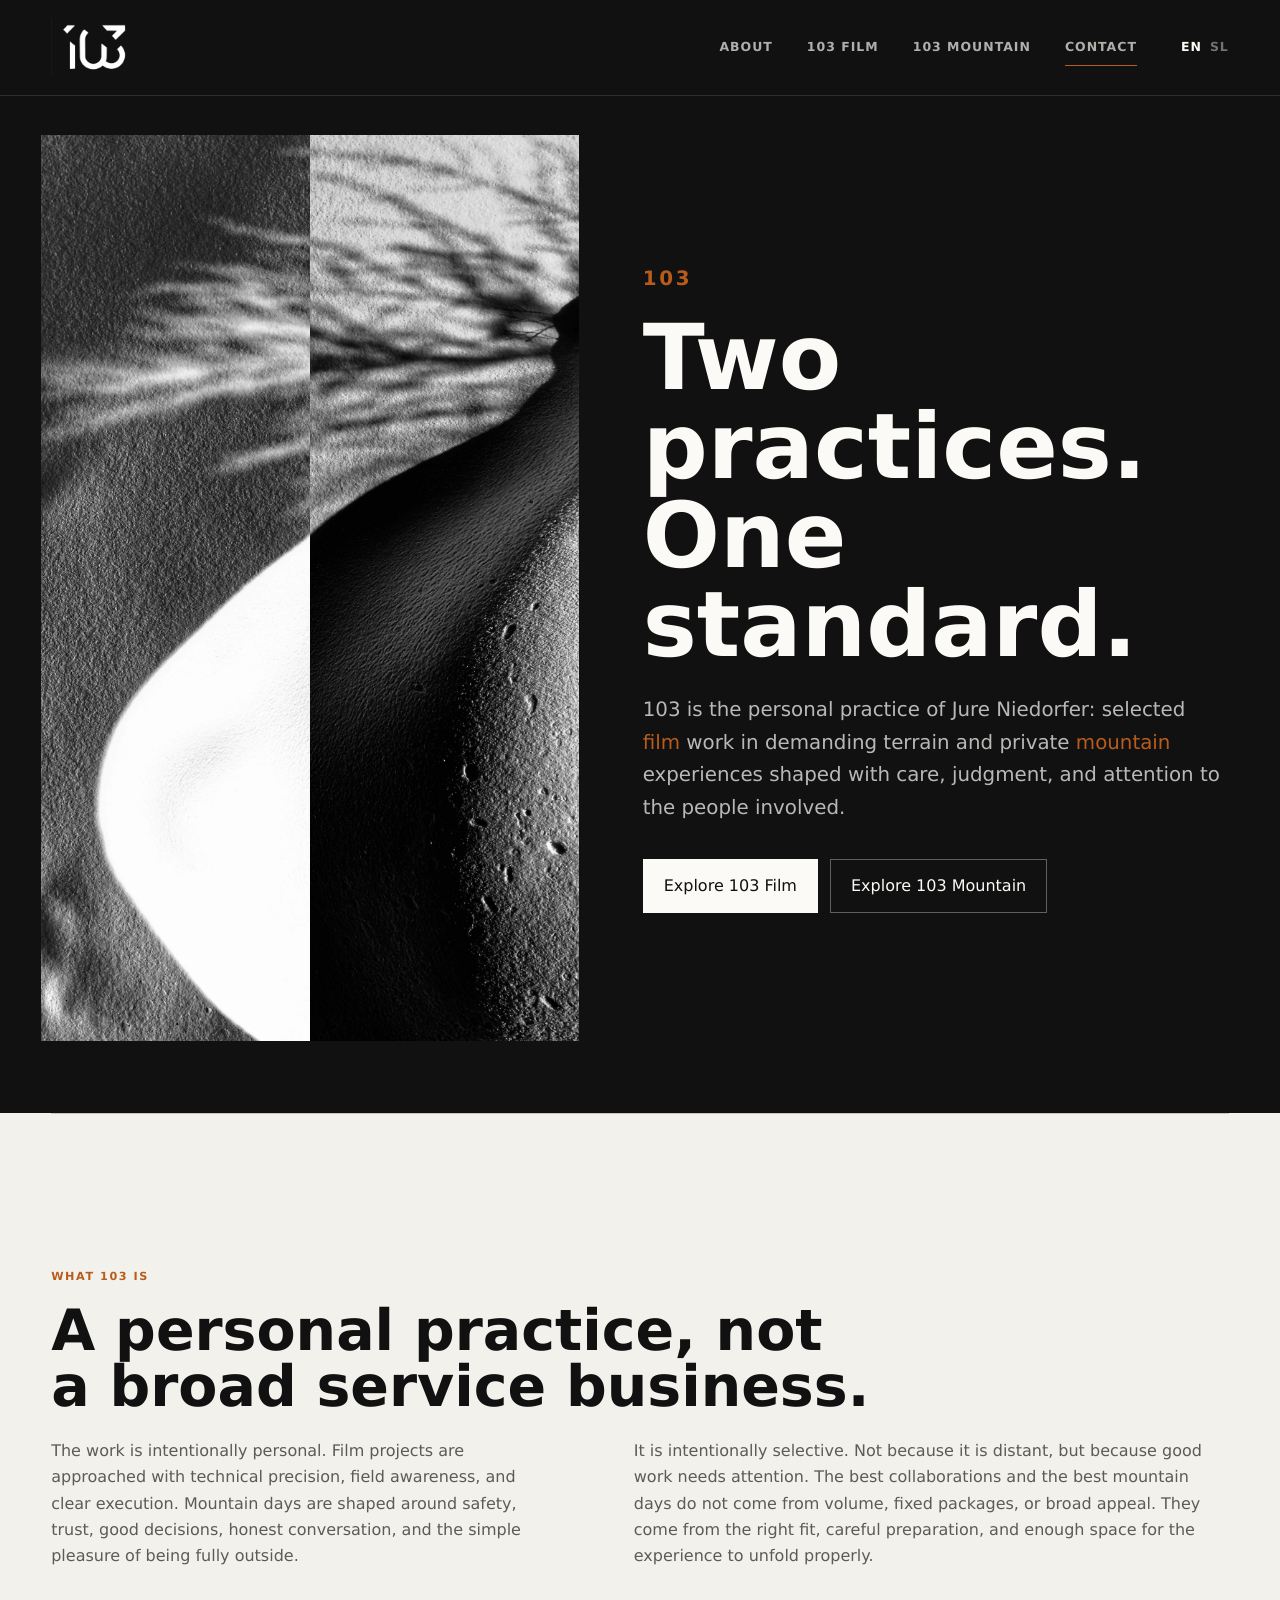
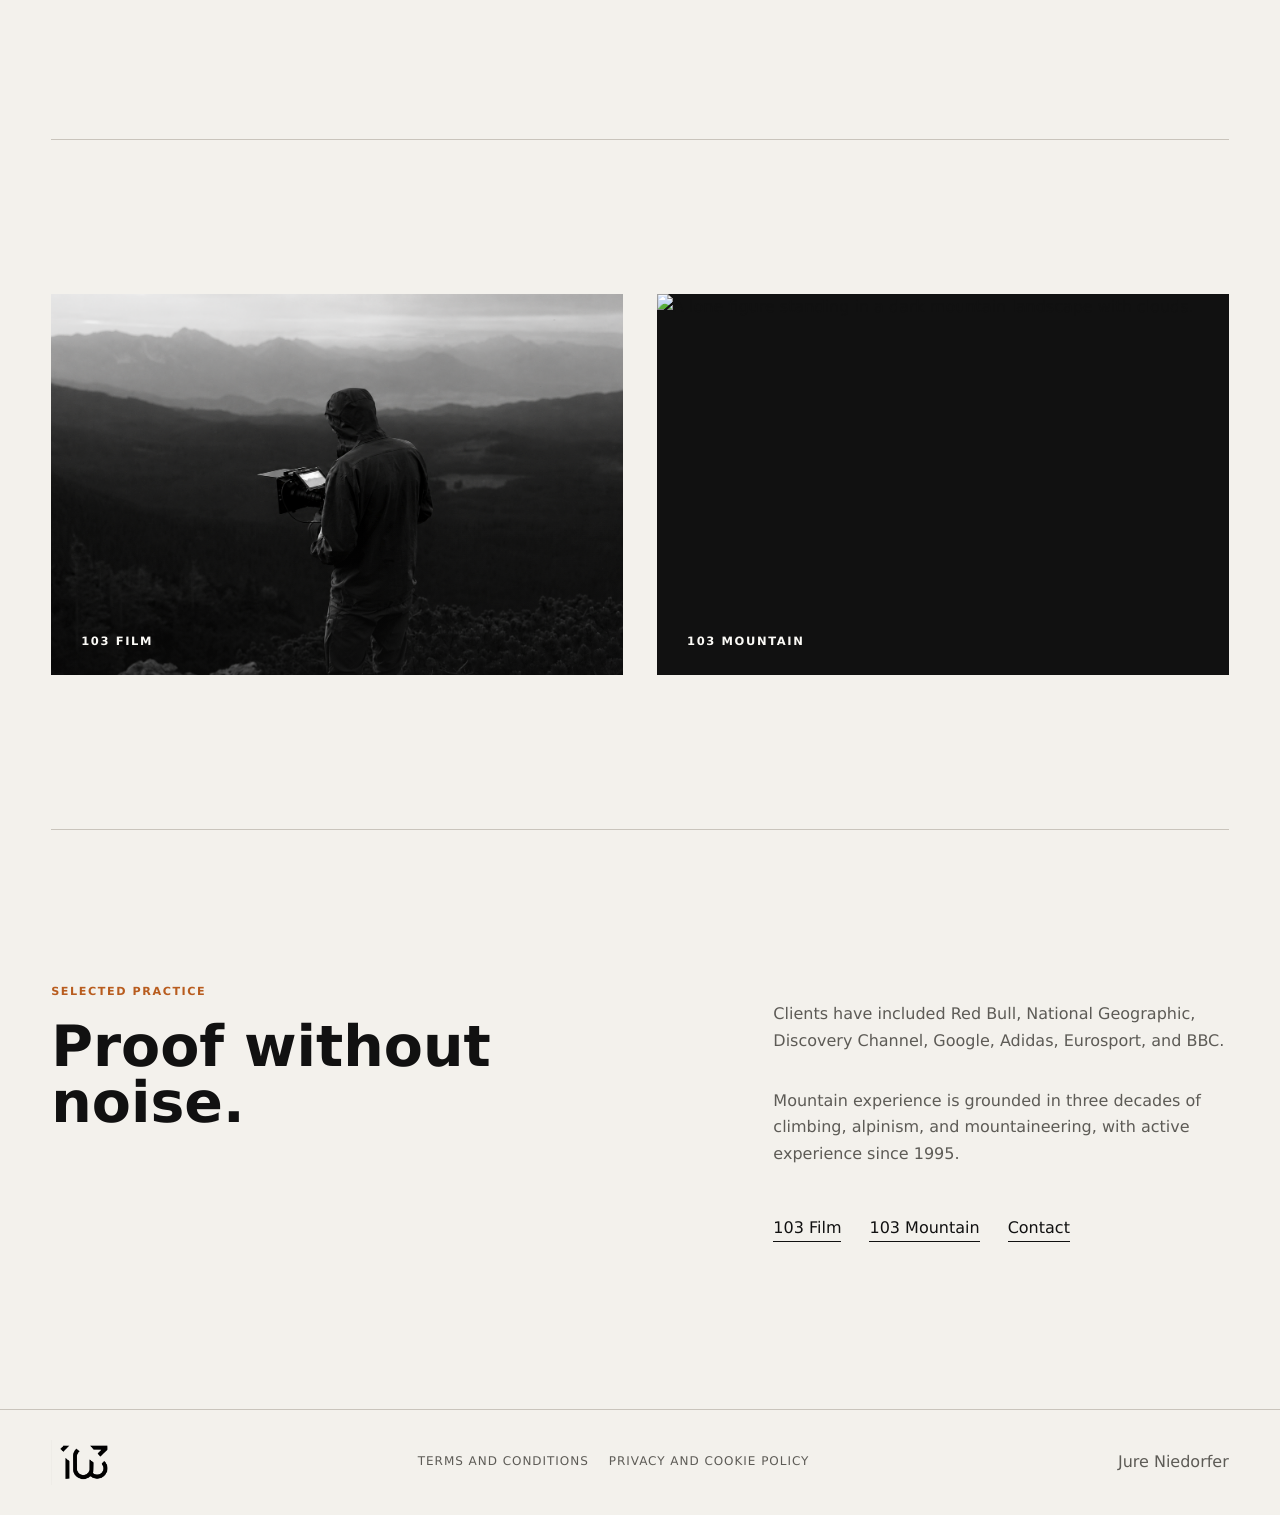
==== commit 85b4f6da: "v0.2" ====
--- a/index.html
+++ b/index.html
@@ -37,7 +37,7 @@
           <p class="eyebrow">103</p>
           <h1>Two practices. One standard.</h1>
           <p>
-            103 is the personal practice of Jure Niedorfer: selected film work in demanding terrain and private mountain experiences shaped with care, judgment, and attention to the people involved.
+            103 is the personal practice of Jure Niedorfer: selected <span class="text-accent">film</span> work in demanding terrain and private <span class="text-accent">mountain</span> experiences shaped with care, judgment, and attention to the people involved.
           </p>
           <div class="button-row">
             <a class="button button-dark" href="film.html">Explore 103 Film</a>
--- a/styles.css
+++ b/styles.css
@@ -5,7 +5,7 @@
   --paper: #f3f1ec;
   --surface: #fbfaf6;
   --line: #c9c4bc;
-  --accent: #111111;
+  --accent: #b85c1e;
   --olive: #2b2b2b;
   --charcoal: #2b2b2b;
   --shadow: 0 26px 70px rgba(17, 17, 17, 0.13);
@@ -120,7 +120,7 @@
 }
 
 .nav-cta {
-  border-bottom: 1px solid rgba(251, 250, 246, 0.44);
+  border-bottom: 1px solid var(--accent);
 }
 
 .lang-switch {
@@ -220,7 +220,7 @@
 .hero-image-abstract {
   width: min(42vw, 560px);
   min-height: clamp(560px, 76vh, 820px);
-  justify-self: start;
+  justify-self: end;
 }
 
 .hero-image-abstract img {
@@ -231,11 +231,15 @@
 
 .eyebrow {
   margin: 0 0 18px;
-  color: var(--muted);
+  color: var(--accent);
   font-size: 0.7rem;
   font-weight: 700;
   text-transform: uppercase;
   letter-spacing: 0.14em;
+}
+
+.text-accent {
+  color: var(--accent);
 }
 
 h1,
@@ -279,6 +283,11 @@
 
 .hero p {
   color: rgba(251, 250, 246, 0.72);
+}
+
+.hero .eyebrow,
+.section .eyebrow {
+  color: var(--accent);
 }
 
 .button-row {
@@ -469,7 +478,7 @@
 }
 
 .standard .eyebrow {
-  color: rgba(251, 250, 246, 0.58);
+  color: var(--accent);
 }
 
 .principle-list {
@@ -624,11 +633,28 @@
 }
 
 .page-hero .eyebrow {
-  color: rgba(251, 250, 246, 0.58);
+  color: var(--accent);
 }
 
 .page-hero p {
   color: rgba(251, 250, 246, 0.72);
+}
+
+.contact-page .page-hero {
+  padding-bottom: clamp(41px, 6vw, 77px);
+}
+
+.contact-page .contact-layout {
+  padding-top: clamp(41px, 6vw, 77px);
+  padding-bottom: clamp(41px, 6vw, 77px);
+}
+
+.contact-page .contact-image {
+  padding-block: clamp(41px, 6vw, 77px);
+}
+
+.contact-page .contact-image + .section {
+  padding-top: clamp(41px, 6vw, 77px);
 }
 
 .editorial-grid {
@@ -910,6 +936,28 @@
 
 .film-page .section {
   padding-block: clamp(64px, 9vw, 112px);
+}
+
+.film-page .sub-hero {
+  min-height: auto;
+  padding-top: clamp(64px, 9vw, 112px);
+  padding-bottom: clamp(64px, 9vw, 112px);
+}
+
+.film-page .sub-hero .hero-image {
+  width: min(100%, 700px);
+  justify-self: start;
+}
+
+.mountain-page .sub-hero .hero-image {
+  width: min(100%, 700px);
+  justify-self: start;
+}
+
+.mountain-page .sub-hero {
+  min-height: auto;
+  padding-top: calc(clamp(64px, 9vw, 112px) + 88px);
+  padding-bottom: clamp(64px, 9vw, 112px);
 }
 
 body:not(.film-page) .editorial-grid,
@@ -1018,6 +1066,15 @@
     justify-self: start;
   }
 
+  .home-hero .hero-copy {
+    order: 1;
+  }
+
+  .home-hero .hero-image {
+    order: 2;
+    justify-self: center;
+  }
+
   .hero-image,
   .editorial-grid img {
     min-height: 0;
@@ -1103,7 +1160,7 @@
   }
 
   .nav-cta {
-    border-bottom-color: var(--ink);
+    border-bottom-color: var(--accent);
   }
 
   .lang-switch {
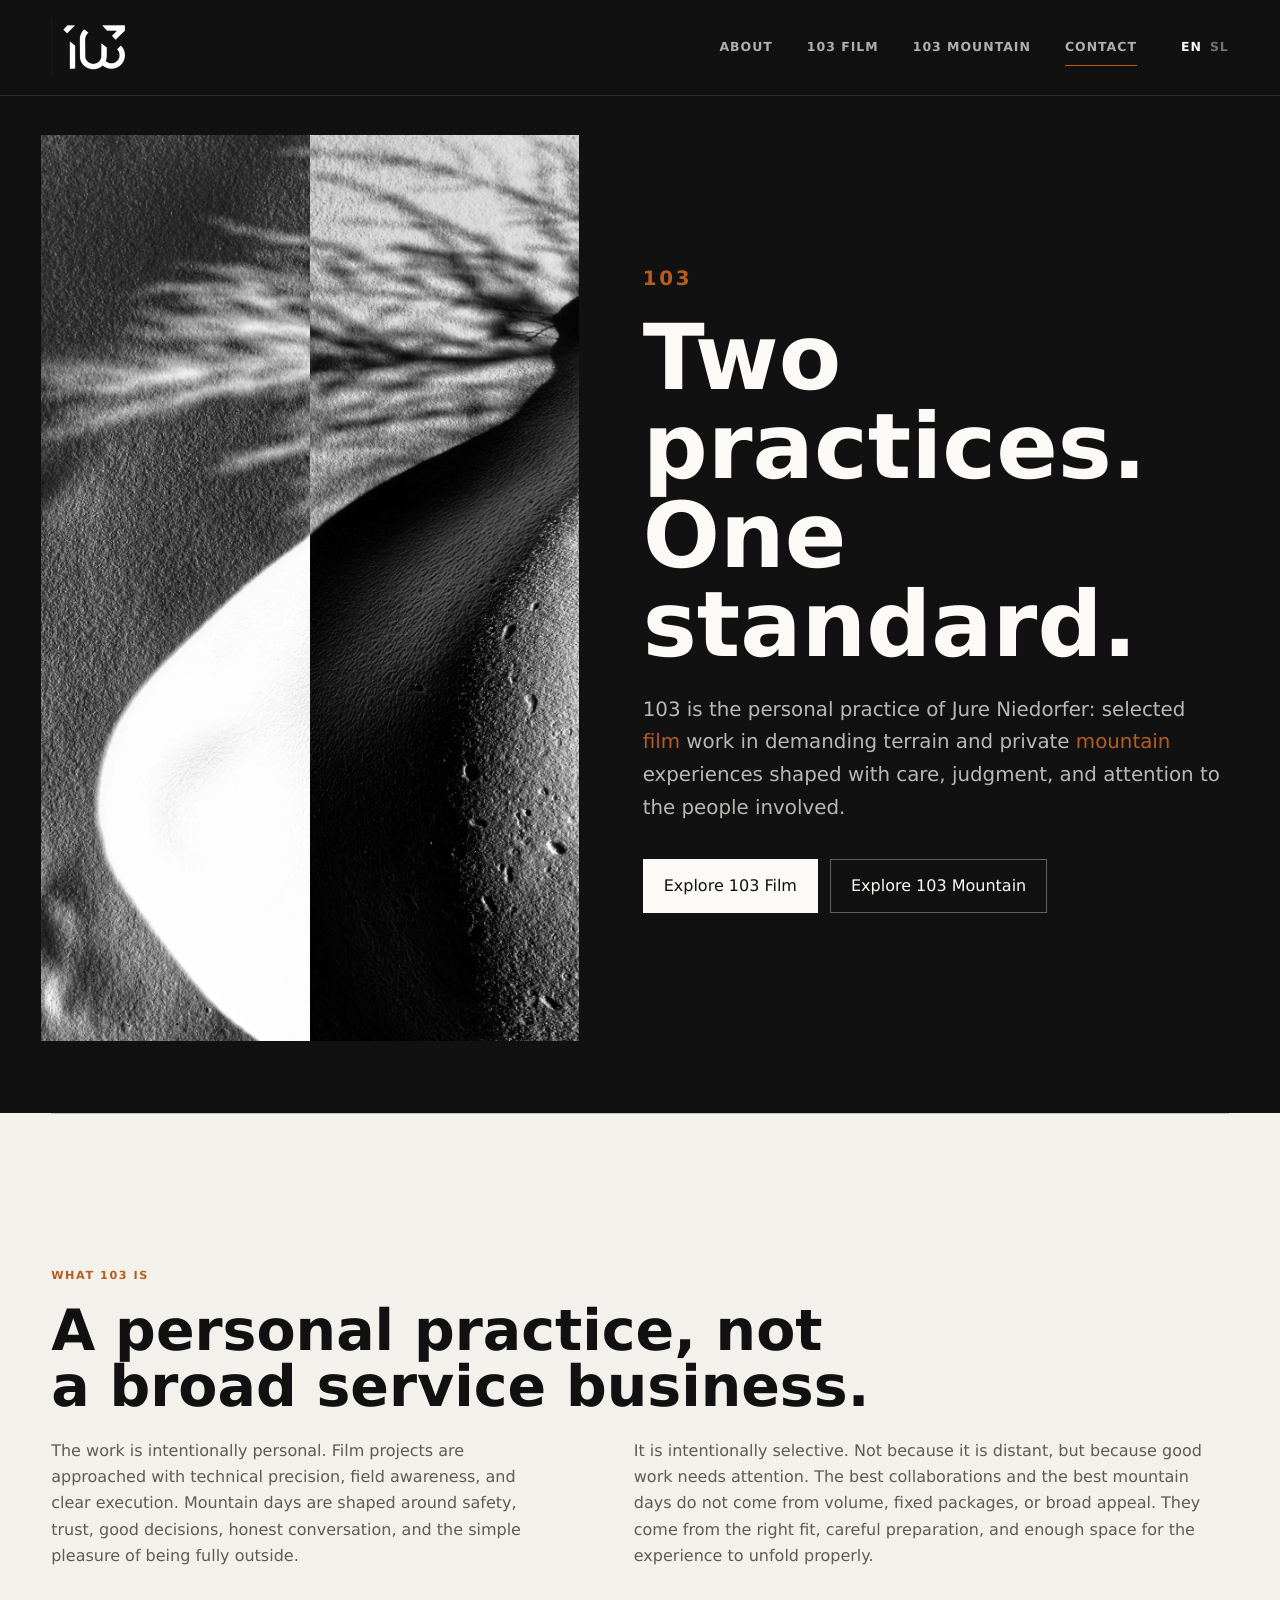
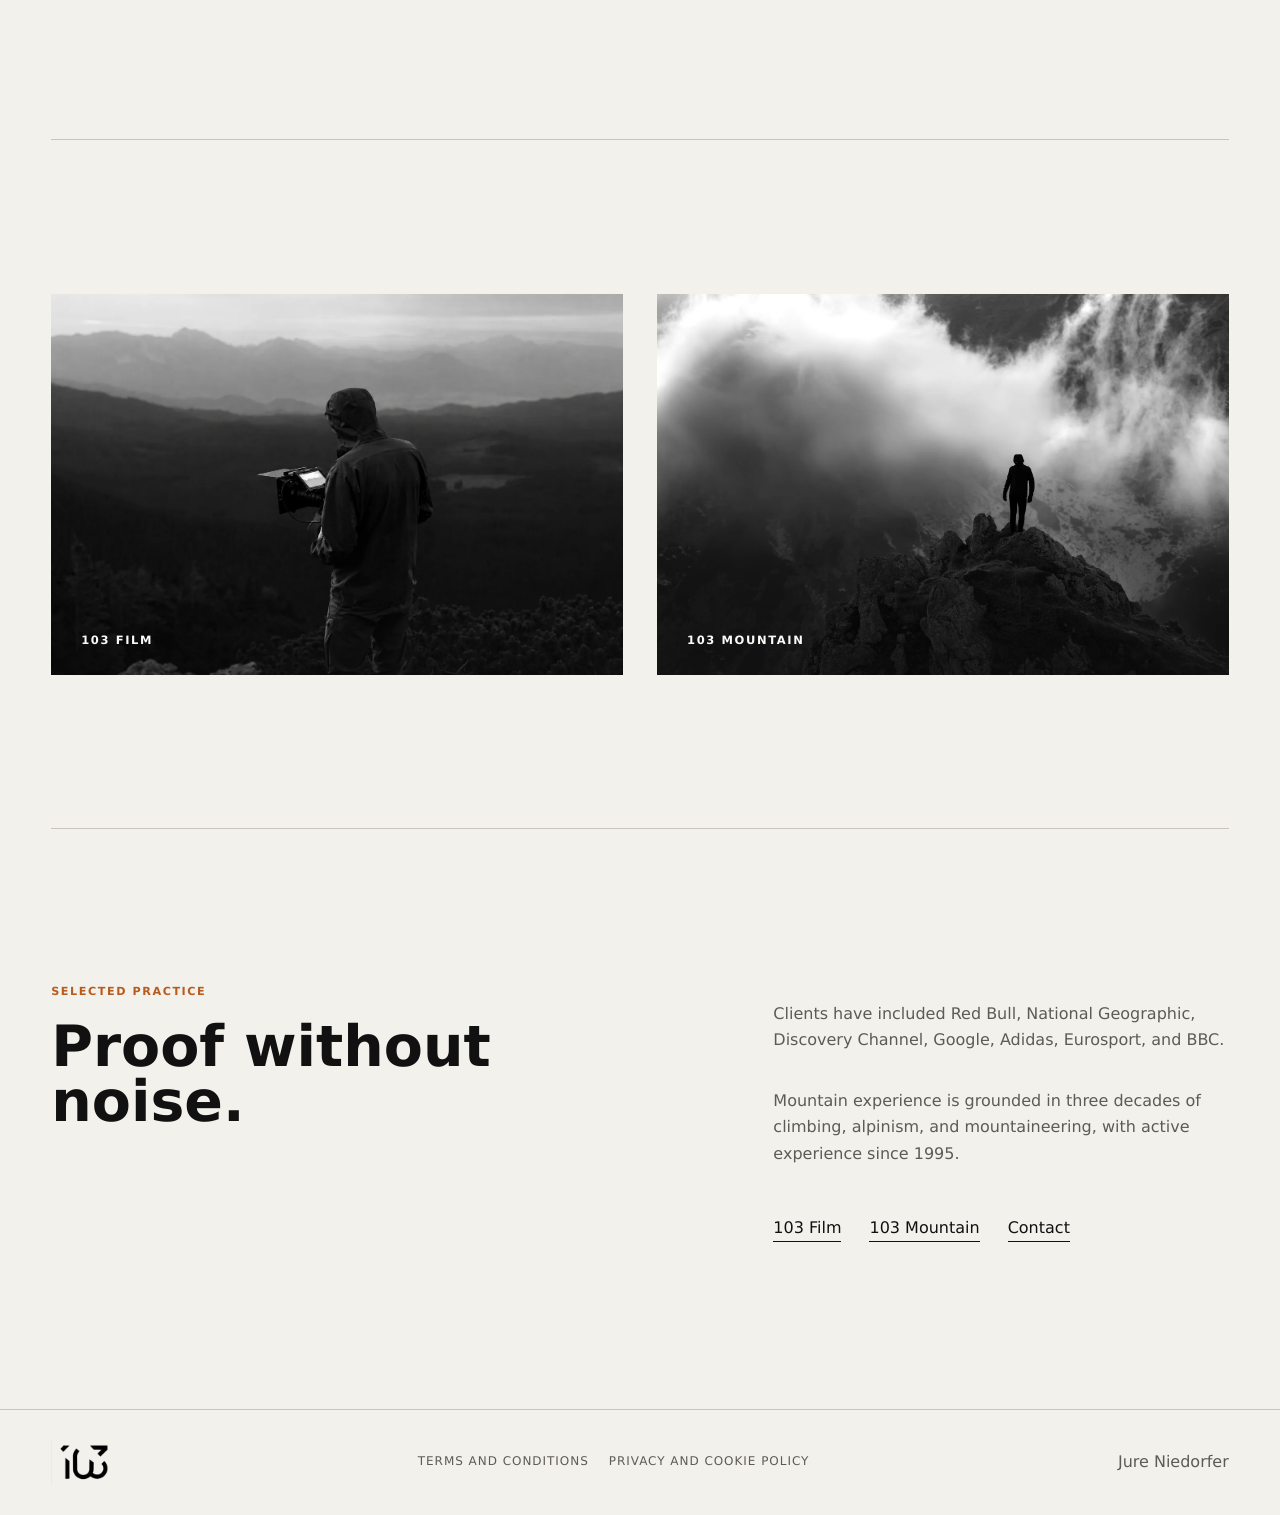
==== commit 5b359d67: "Resize site images and add WebP fallbacks" ====
--- a/index.html
+++ b/index.html
@@ -5,7 +5,7 @@
     <meta name="viewport" content="width=device-width, initial-scale=1">
     <meta name="description" content="103 is the personal practice of Jure Niedorfer: selected film work in demanding terrain and tailored mountain experiences for private guests.">
     <title>103 | Film and Mountain</title>
-    <link rel="preload" href="assets/front-mountain-split.jpg" as="image">
+    <link rel="preload" href="assets/front-mountain-split.webp" as="image" type="image/webp">
     <link rel="stylesheet" href="styles.css">
   </head>
   <body>
@@ -31,7 +31,10 @@
     <main>
       <section class="hero home-hero">
         <div class="hero-image hero-image-abstract reveal">
-          <img src="assets/front-mountain-split.jpg" alt="Abstract split black and white mountain snow texture.">
+          <picture>
+            <source srcset="assets/front-mountain-split.webp" type="image/webp">
+            <img src="assets/front-mountain-split.jpg" alt="Abstract split black and white mountain snow texture.">
+          </picture>
         </div>
         <div class="hero-copy reveal">
           <p class="eyebrow">103</p>
@@ -57,11 +60,17 @@
 
       <section class="section home-visuals reveal" aria-label="103 Film and 103 Mountain">
         <a class="home-visual" href="film.html" aria-label="Explore 103 Film">
-          <img src="assets/photo-home-film-103.png" alt="Camera work in a mountain landscape.">
+          <picture>
+            <source srcset="assets/photo-home-film-103.webp" type="image/webp">
+            <img src="assets/photo-home-film-103.jpg" alt="Camera work in a mountain landscape." loading="lazy" decoding="async">
+          </picture>
           <span>103 Film</span>
         </a>
         <a class="home-visual" href="mountain.html" aria-label="Explore 103 Mountain">
-          <img src="assets/photo-mountain-first-103.jpg" alt="A lone figure standing in a dark mountain landscape with clouds.">
+          <picture>
+            <source srcset="assets/photo-mountain-first-103.webp" type="image/webp">
+            <img src="assets/photo-mountain-first-103.jpg" alt="A lone figure standing in a dark mountain landscape with clouds." loading="lazy" decoding="async">
+          </picture>
           <span>103 Mountain</span>
         </a>
       </section>
--- a/styles.css
+++ b/styles.css
@@ -96,6 +96,32 @@
   width: 100%;
   height: auto;
   filter: invert(1);
+}
+
+.brand picture,
+.hero-image picture,
+.home-visual picture,
+.film-proof-media picture,
+.editorial-grid picture,
+.contact-image picture,
+.about-photo picture {
+  display: block;
+}
+
+.brand picture,
+.hero-image picture,
+.home-visual picture,
+.film-proof-media picture,
+.editorial-grid picture,
+.contact-image picture,
+.about-photo picture {
+  width: 100%;
+}
+
+.hero-image picture,
+.home-visual picture,
+.about-photo picture {
+  height: 100%;
 }
 
 .site-nav {
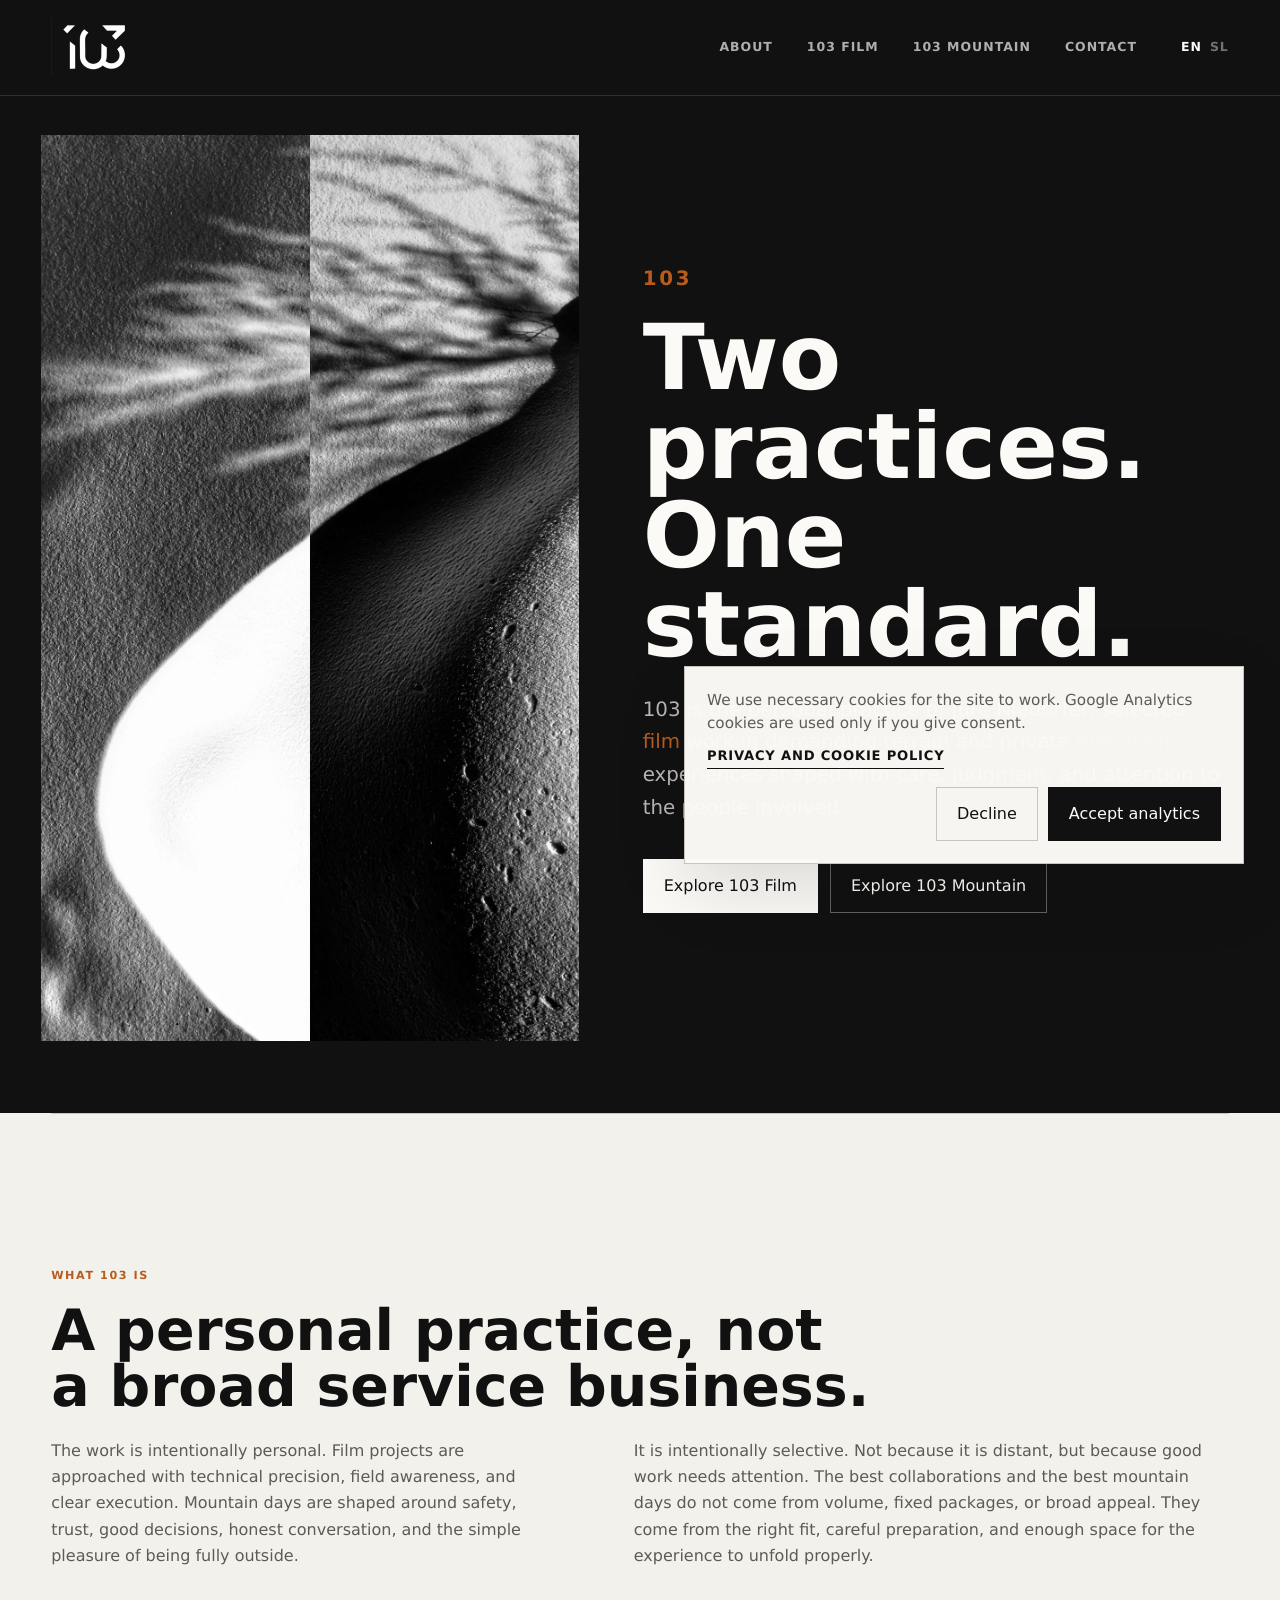
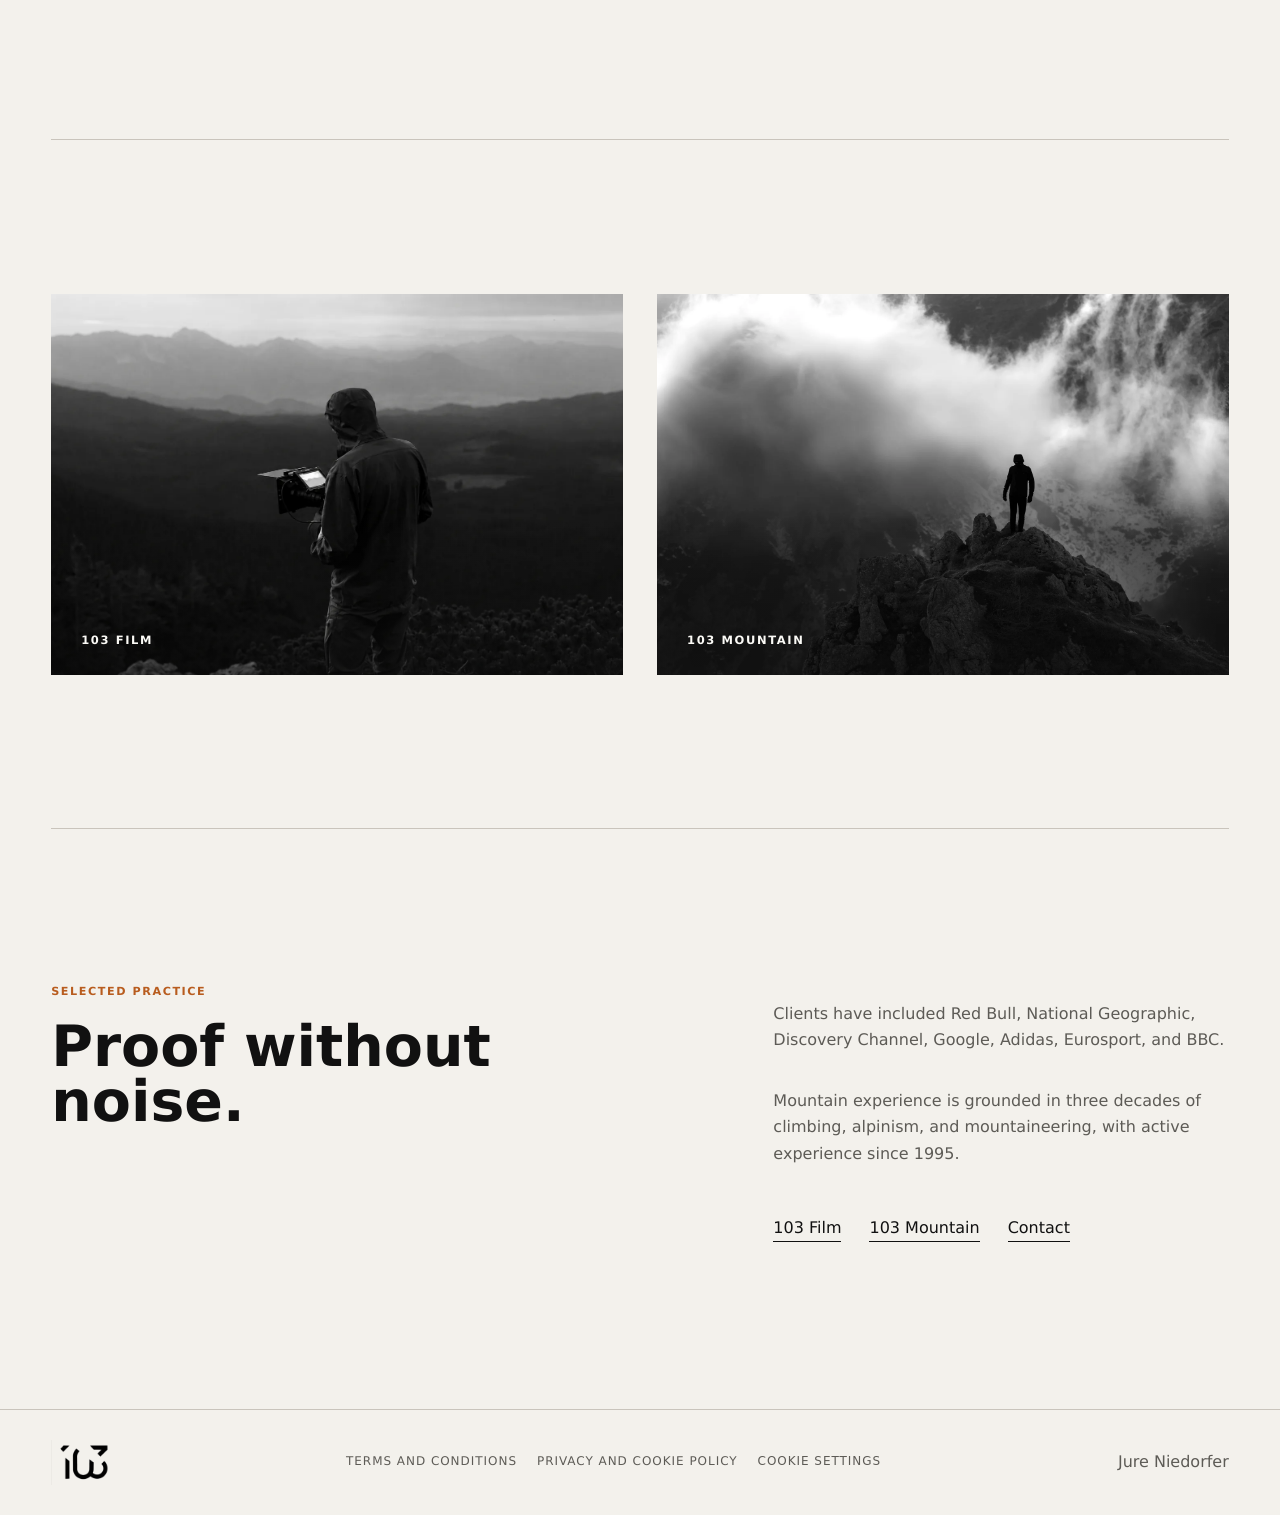
==== commit 1067c2b3: "Add SEO metadata to main site pages" ====
--- a/index.html
+++ b/index.html
@@ -3,8 +3,20 @@
   <head>
     <meta charset="utf-8">
     <meta name="viewport" content="width=device-width, initial-scale=1">
-    <meta name="description" content="103 is the personal practice of Jure Niedorfer: selected film work in demanding terrain and tailored mountain experiences for private guests.">
-    <title>103 | Film and Mountain</title>
+    <meta name="description" content="103 offers film production in demanding terrain and private mountain experiences in Slovenia, shaped by field awareness, safety and clear execution.">
+    <title>103 | Film and Mountain Experiences in Slovenia</title>
+    <link rel="canonical" href="https://103.si/">
+    <link rel="alternate" hreflang="en" href="https://103.si/">
+    <link rel="alternate" hreflang="sl" href="https://103.si/sl/">
+    <link rel="alternate" hreflang="x-default" href="https://103.si/">
+    <meta property="og:type" content="website">
+    <meta property="og:locale" content="en_US">
+    <meta property="og:locale:alternate" content="sl_SI">
+    <meta property="og:title" content="103 | Film and Mountain Experiences in Slovenia">
+    <meta property="og:description" content="103 offers film production in demanding terrain and private mountain experiences in Slovenia, shaped by field awareness, safety and clear execution.">
+    <meta property="og:url" content="https://103.si/">
+    <meta property="og:image" content="https://103.si/assets/front-mountain-split.jpg">
+    <meta name="twitter:card" content="summary_large_image">
     <link rel="preload" href="assets/front-mountain-split.webp" as="image" type="image/webp">
     <link rel="stylesheet" href="styles.css">
   </head>
--- a/styles.css
+++ b/styles.css
@@ -146,7 +146,7 @@
 }
 
 .nav-cta {
-  border-bottom: 1px solid var(--accent);
+  border-bottom: 0;
 }
 
 .lang-switch {
@@ -834,6 +834,40 @@
   box-shadow: none;
 }
 
+.contact-panel-logo {
+  width: 96px;
+  margin-bottom: 22px;
+}
+
+.contact-form-honeypot {
+  position: absolute;
+  left: -100vw;
+  width: 1px;
+  height: 1px;
+  overflow: hidden;
+}
+
+.contact-form-status {
+  display: none;
+  padding: 12px 14px;
+  border: 1px solid var(--line);
+  font-size: 0.92rem;
+}
+
+.contact-form-status.is-visible {
+  display: block;
+}
+
+.contact-form-status.is-success {
+  background: #edf4ed;
+  border-color: #b6cdb6;
+}
+
+.contact-form-status.is-error {
+  background: #f7eeee;
+  border-color: #d4b4b4;
+}
+
 .contact-form label {
   display: grid;
   gap: 8px;
@@ -868,6 +902,13 @@
   width: fit-content;
 }
 
+.form-note {
+  margin: 0;
+  color: var(--muted);
+  font-size: 0.86rem;
+  line-height: 1.6;
+}
+
 .contact-image img {
   width: 100%;
 }
@@ -908,8 +949,74 @@
   text-decoration: none;
 }
 
-.footer-legal a:hover {
+.footer-cookie-settings {
+  padding: 0;
+  color: inherit;
+  text-transform: inherit;
+  letter-spacing: inherit;
+  background: transparent;
+  border: 0;
+  cursor: pointer;
+}
+
+.footer-legal a:hover,
+.footer-cookie-settings:hover,
+.footer-cookie-settings:focus-visible {
   color: var(--ink);
+}
+
+.cookie-notice {
+  position: fixed;
+  inset: auto clamp(14px, 3vw, 36px) clamp(14px, 3vw, 36px) auto;
+  z-index: 60;
+  display: grid;
+  width: min(100% - 28px, 560px);
+  gap: 18px;
+  padding: 22px;
+  color: var(--ink);
+  background: rgba(251, 250, 246, 0.98);
+  border: 1px solid var(--line);
+  box-shadow: var(--shadow);
+  opacity: 0;
+  pointer-events: none;
+  transform: translateY(12px);
+  transition: opacity 180ms ease, transform 180ms ease;
+}
+
+.cookie-notice.is-visible {
+  opacity: 1;
+  pointer-events: auto;
+  transform: translateY(0);
+}
+
+.cookie-notice p {
+  margin: 0;
+  color: var(--muted);
+  font-size: 0.95rem;
+  line-height: 1.55;
+}
+
+.cookie-notice a {
+  display: inline-flex;
+  width: fit-content;
+  margin-top: 10px;
+  color: var(--ink);
+  font-size: 0.82rem;
+  font-weight: 600;
+  letter-spacing: 0.06em;
+  text-transform: uppercase;
+  border-bottom: 1px solid var(--ink);
+}
+
+.cookie-notice-actions {
+  display: flex;
+  flex-wrap: wrap;
+  gap: 10px;
+  justify-content: flex-end;
+}
+
+.cookie-notice .button {
+  min-height: 44px;
 }
 
 .legal-doc {
@@ -966,7 +1073,7 @@
 
 .film-page .sub-hero {
   min-height: auto;
-  padding-top: clamp(64px, 9vw, 112px);
+  padding-top: calc(clamp(64px, 9vw, 112px) + 88px);
   padding-bottom: clamp(64px, 9vw, 112px);
 }
 
@@ -1232,6 +1339,10 @@
     font-size: clamp(2.7rem, 16vw, 4.2rem);
   }
 
+  html[lang="en"] .contact-page .page-hero h1 {
+    font-size: clamp(2.7rem, 12.2vw, 3.2rem);
+  }
+
   .reference-list article {
     grid-template-columns: 1fr;
     gap: 8px;
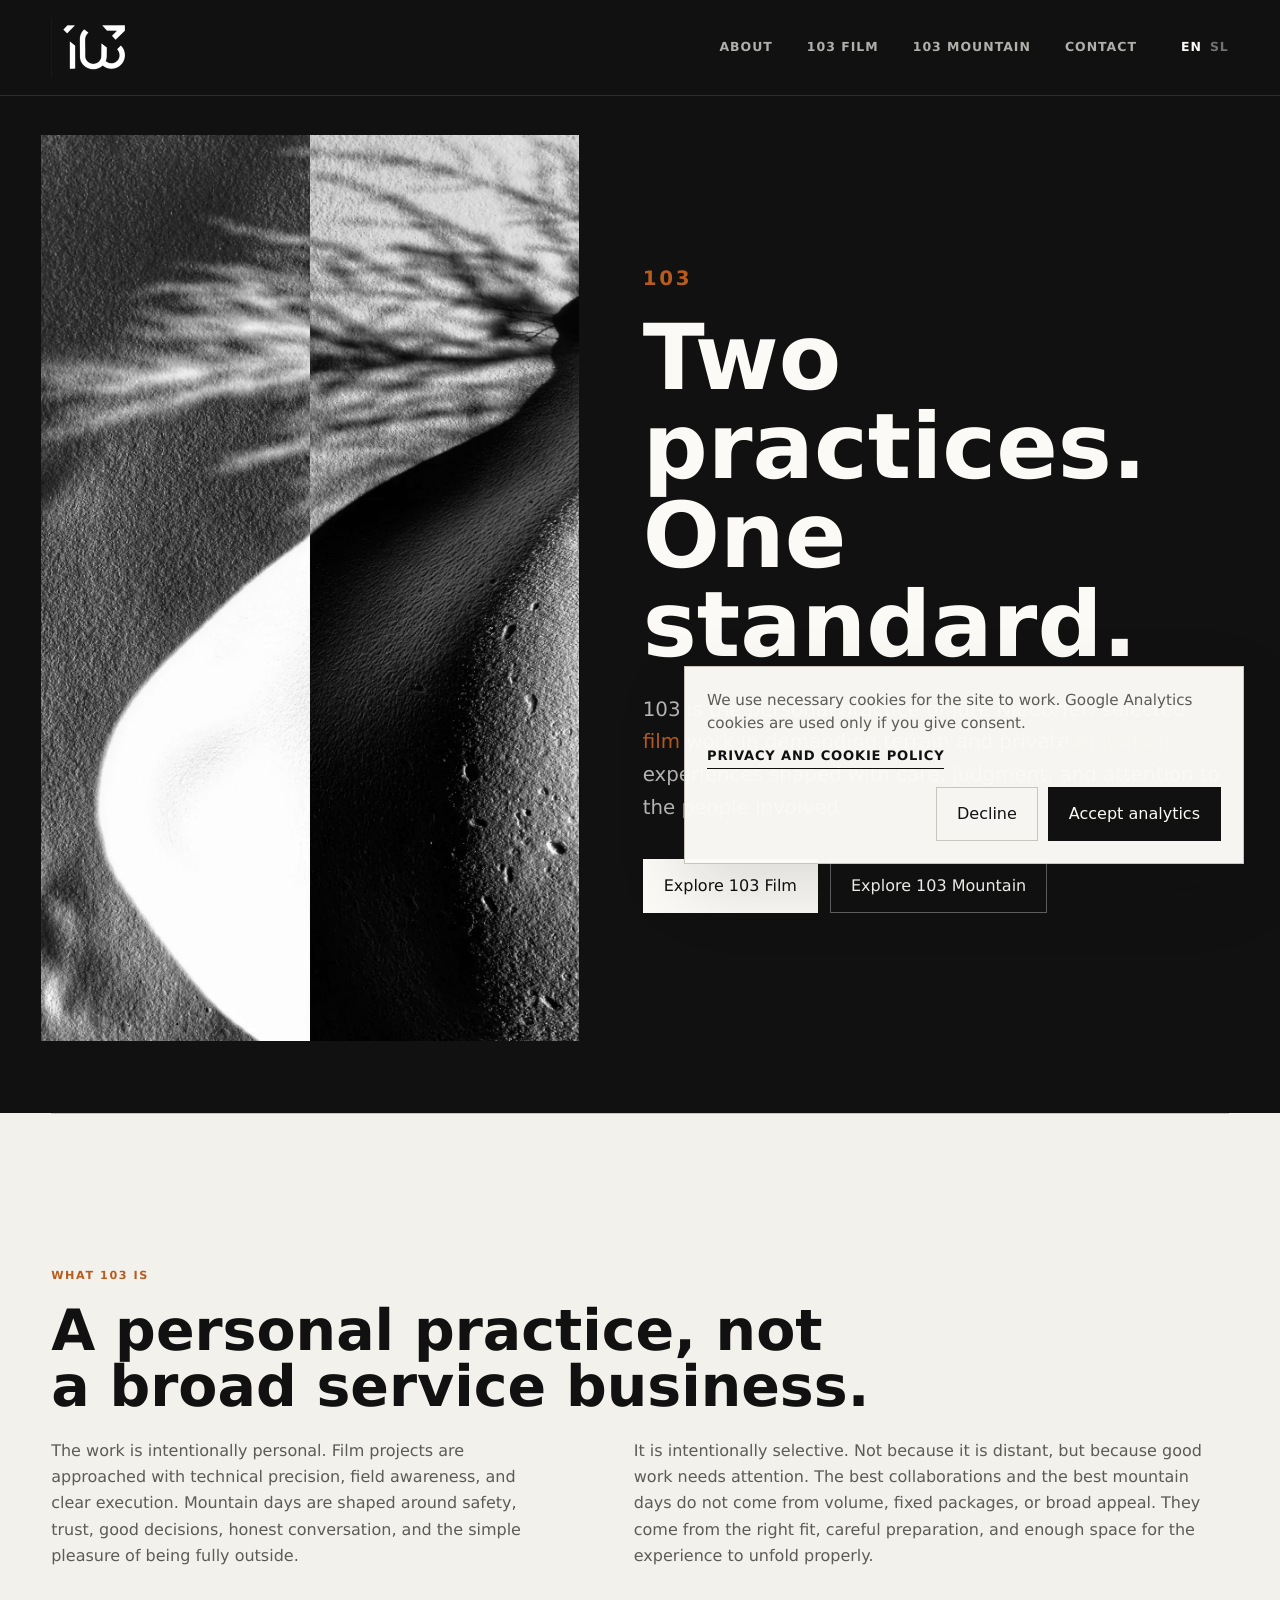
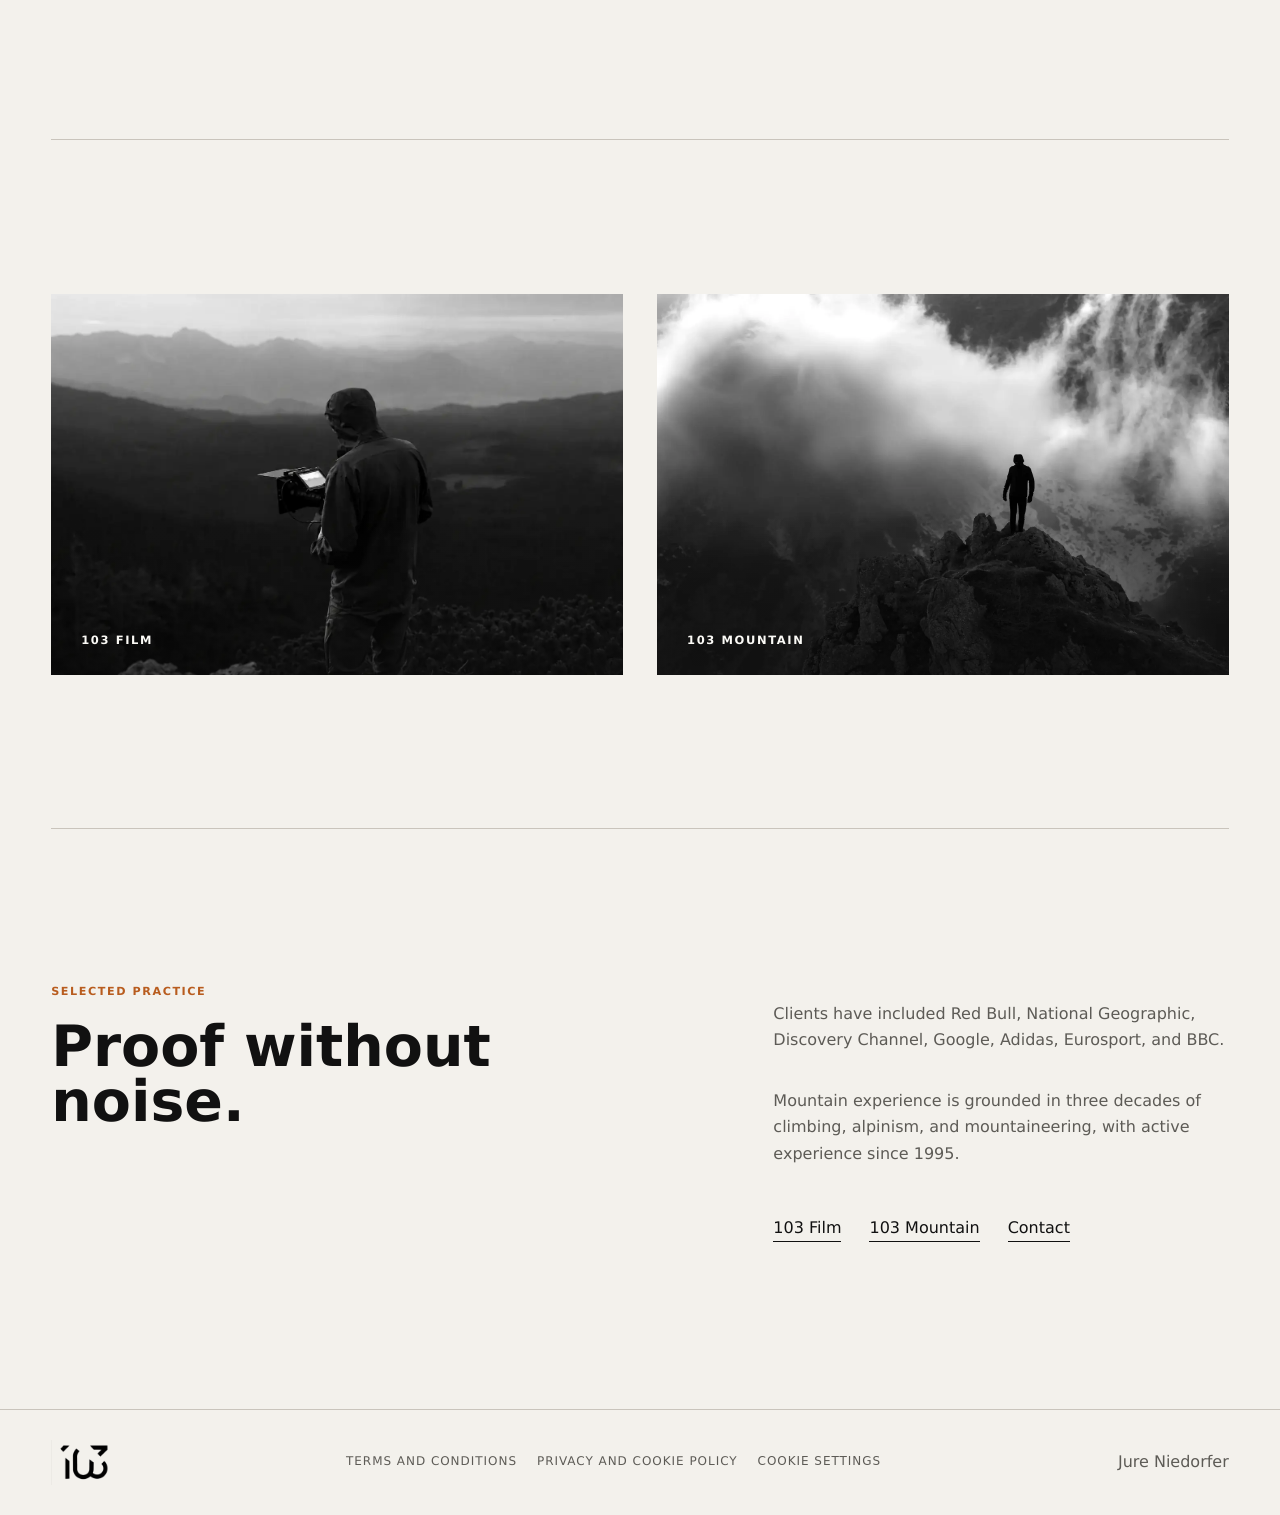
==== commit 9ab986e0: "Optimize image assets" ====
--- a/index.html
+++ b/index.html
@@ -23,7 +23,7 @@
   <body>
     <header class="site-header" data-header>
       <a class="brand" href="index.html" aria-label="103 home">
-        <img src="assets/logo-103.png" alt="">
+        <img src="assets/logo-103.png" width="304" height="235" alt="">
         <span class="sr-only">103</span>
       </a>
       <button class="nav-toggle" type="button" aria-expanded="false" aria-controls="site-nav" data-nav-toggle>
@@ -45,7 +45,7 @@
         <div class="hero-image hero-image-abstract reveal">
           <picture>
             <source srcset="assets/front-mountain-split.webp" type="image/webp">
-            <img src="assets/front-mountain-split.jpg" alt="Abstract split black and white mountain snow texture.">
+            <img src="assets/front-mountain-split.jpg" width="1200" height="2022" alt="Abstract split black and white mountain snow texture.">
           </picture>
         </div>
         <div class="hero-copy reveal">
@@ -74,14 +74,14 @@
         <a class="home-visual" href="film.html" aria-label="Explore 103 Film">
           <picture>
             <source srcset="assets/photo-home-film-103.webp" type="image/webp">
-            <img src="assets/photo-home-film-103.jpg" alt="Camera work in a mountain landscape." loading="lazy" decoding="async">
+            <img src="assets/photo-home-film-103.jpg" width="1672" height="941" alt="Camera work in a mountain landscape." loading="lazy" decoding="async">
           </picture>
           <span>103 Film</span>
         </a>
         <a class="home-visual" href="mountain.html" aria-label="Explore 103 Mountain">
           <picture>
             <source srcset="assets/photo-mountain-first-103.webp" type="image/webp">
-            <img src="assets/photo-mountain-first-103.jpg" alt="A lone figure standing in a dark mountain landscape with clouds." loading="lazy" decoding="async">
+            <img src="assets/photo-mountain-first-103.jpg" width="1800" height="1201" alt="A lone figure standing in a dark mountain landscape with clouds." loading="lazy" decoding="async">
           </picture>
           <span>103 Mountain</span>
         </a>
@@ -105,7 +105,7 @@
     </main>
 
     <footer class="site-footer">
-      <span><img class="footer-logo" src="assets/logo-103.png" alt="103"></span>
+      <span><img class="footer-logo" src="assets/logo-103.png" width="304" height="235" alt="103"></span>
       <nav class="footer-legal" aria-label="Legal"><a href="terms.html" target="_blank" rel="noopener noreferrer">TERMS AND CONDITIONS</a><a href="privacy-cookie-policy.html" target="_blank" rel="noopener noreferrer">PRIVACY AND COOKIE POLICY</a></nav>
       <span>Jure Niedorfer</span>
     </footer>
